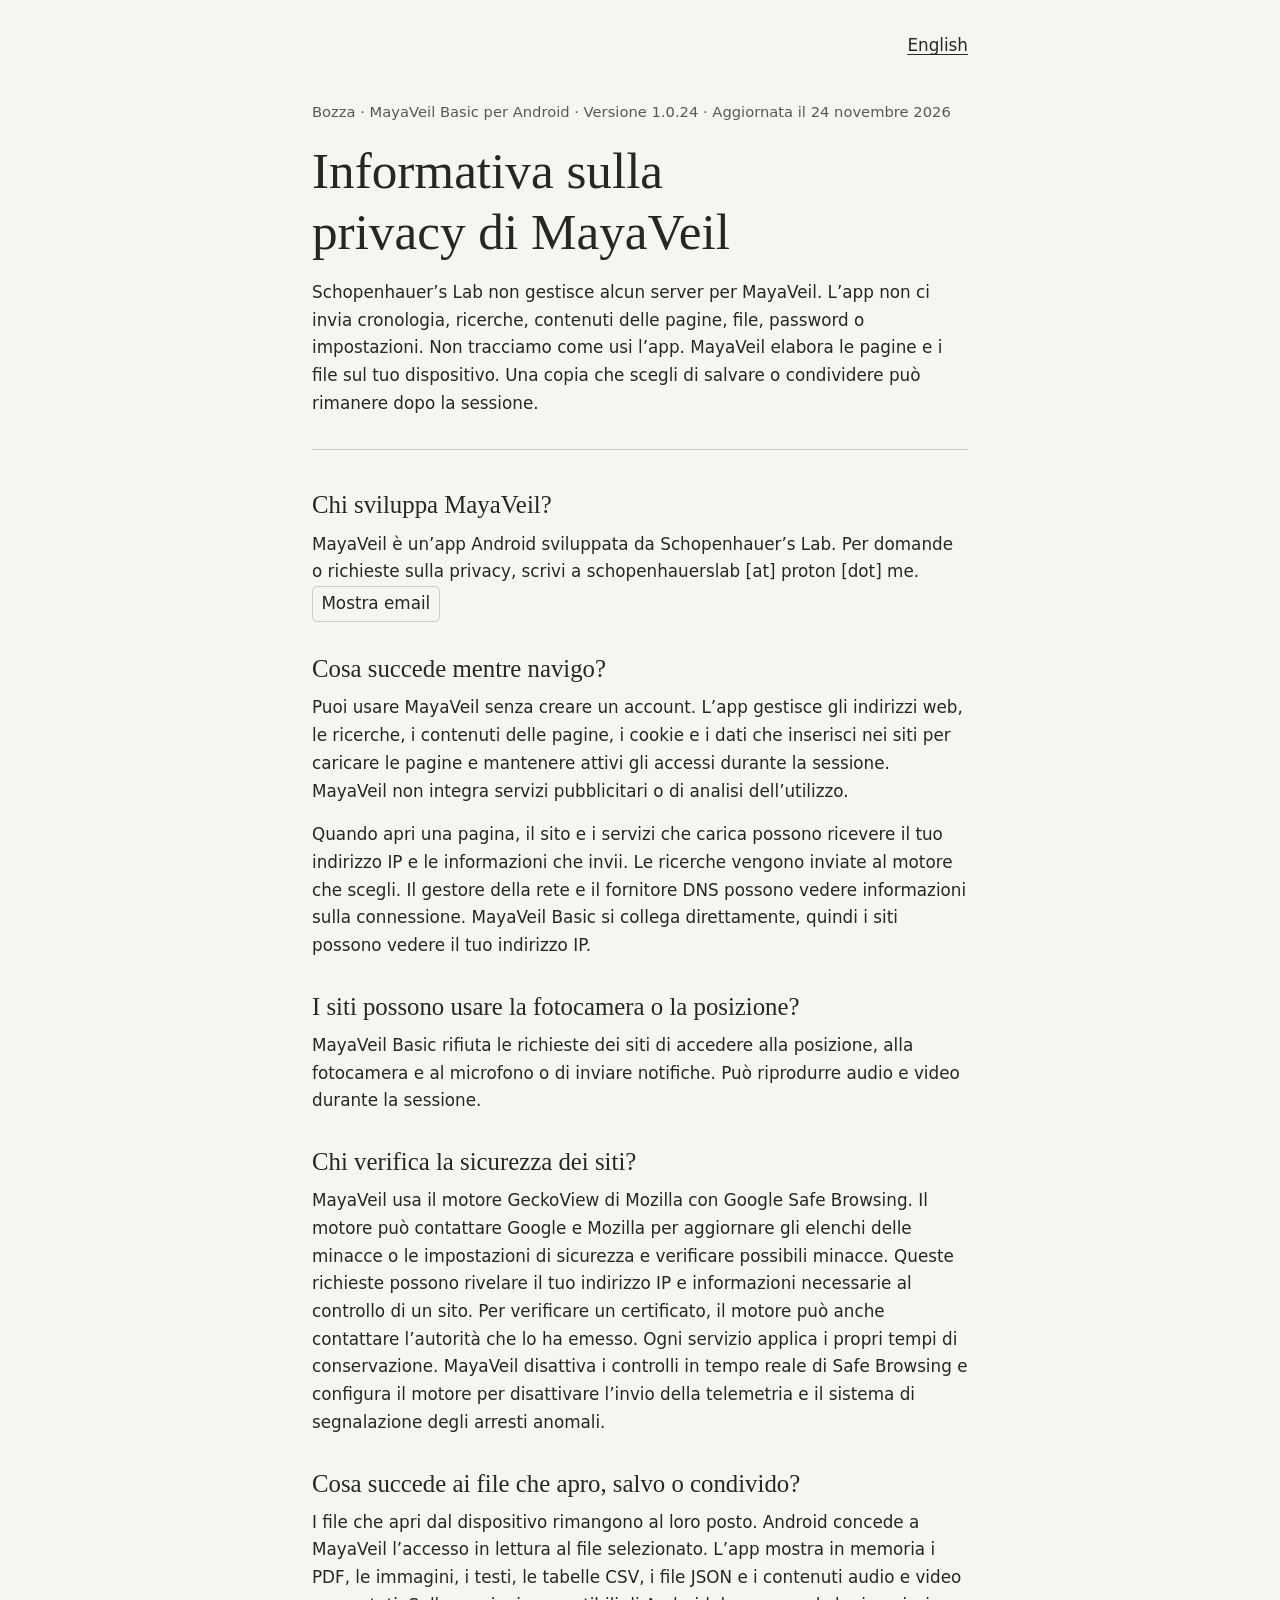
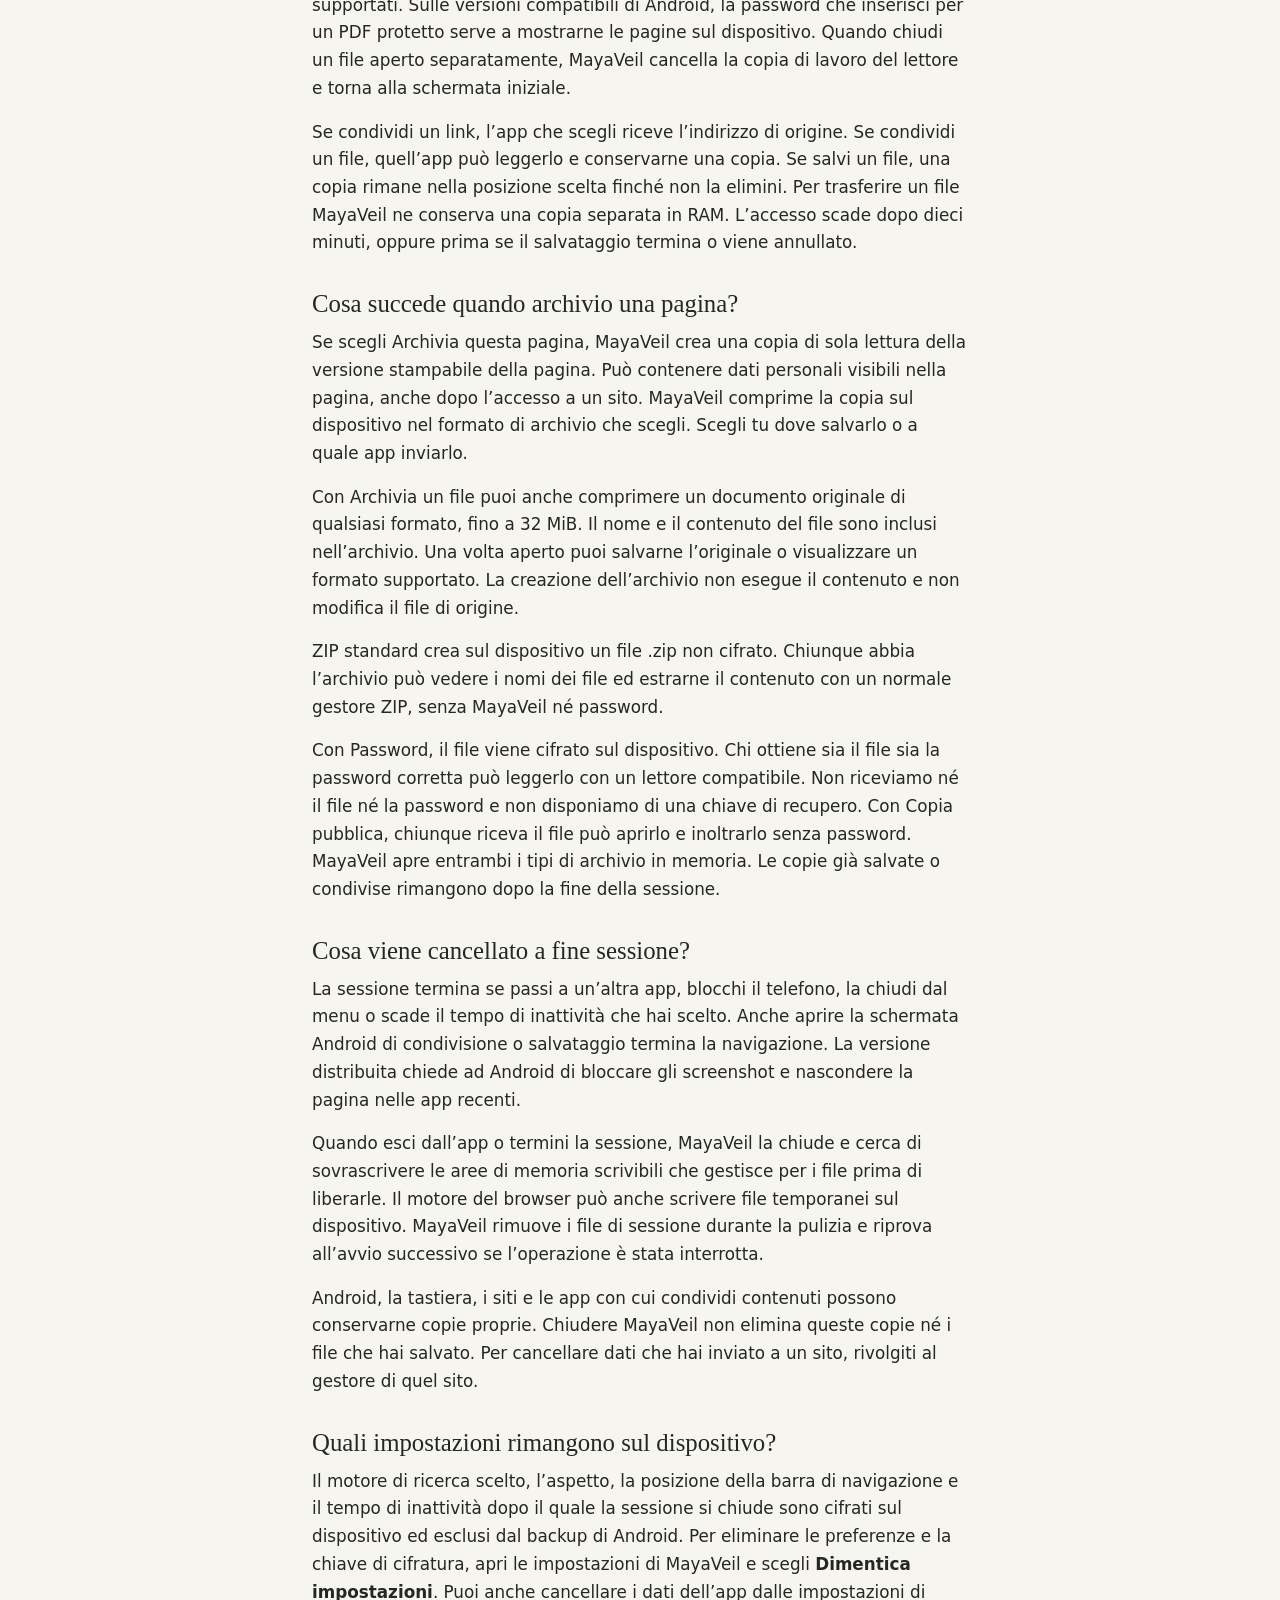
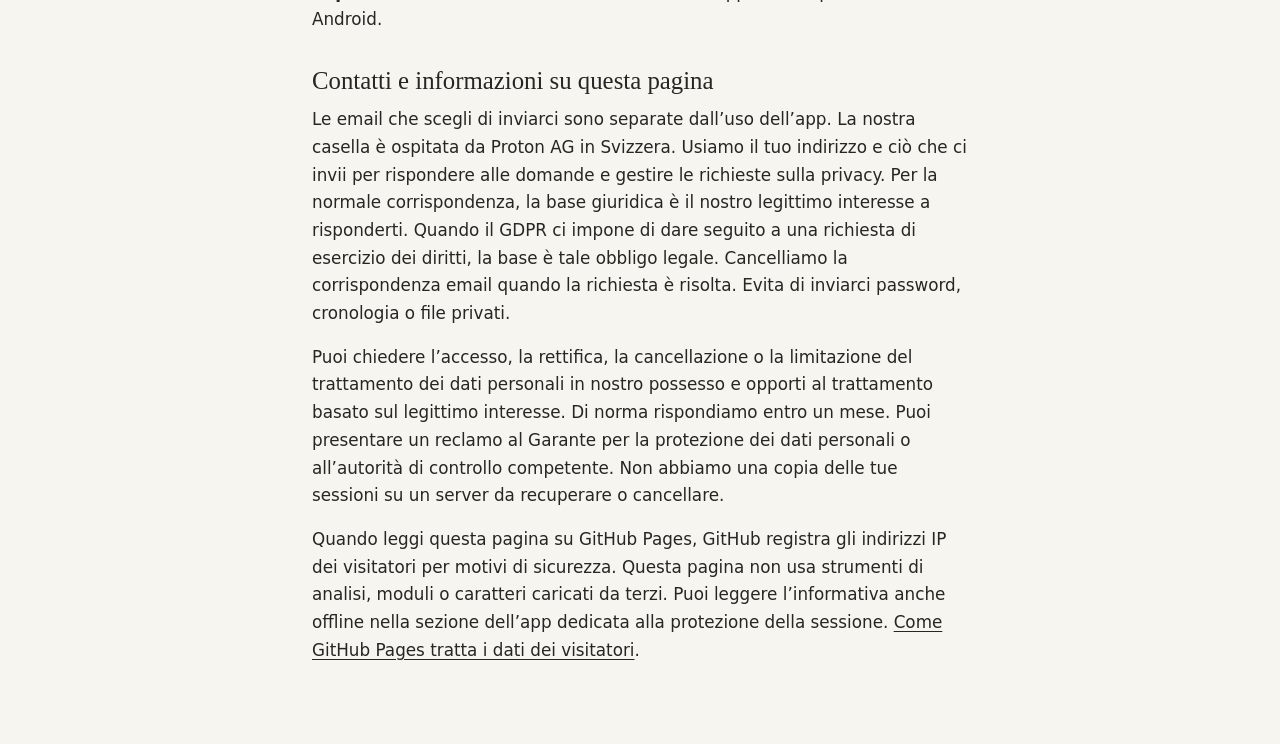
==== it.html @ d5e3e26d "Explain standard ZIP export without password protection" ====
<!doctype html>
<html lang="it">
<head>
  <meta charset="utf-8">
  <meta name="viewport" content="width=device-width, initial-scale=1">
  <title>Informativa sulla privacy di MayaVeil</title>
  <link rel="alternate" hreflang="en" href="index.html">
  <script defer src="contact.js"></script>
  <link rel="stylesheet" href="policy.css">
</head>
<body>
<main>
  <nav aria-label="Lingua"><a lang="en" hreflang="en" href="index.html">English</a></nav>
  <header>
    <p class="meta">Bozza · MayaVeil Basic per Android · Versione 1.0.24 · Aggiornata il 24 novembre 2026</p>
    <h1>Informativa sulla privacy di MayaVeil</h1>
    <p>Schopenhauer’s Lab non gestisce alcun server per MayaVeil. L’app non ci invia cronologia, ricerche, contenuti delle pagine, file, password o impostazioni. Non tracciamo come usi l’app. MayaVeil elabora le pagine e i file sul tuo dispositivo. Una copia che scegli di salvare o condividere può rimanere dopo la sessione.</p>
  </header>
  <section>
    <h2>Chi sviluppa MayaVeil?</h2>
    <p>MayaVeil è un’app Android sviluppata da Schopenhauer’s Lab. Per domande o richieste sulla privacy, scrivi a <span id="privacy-email">schopenhauerslab [at] proton [dot] me</span>.
      <button id="reveal-email" type="button" hidden>Mostra email</button>
    </p>
  </section>
  <section>
    <h2>Cosa succede mentre navigo?</h2>
    <p>Puoi usare MayaVeil senza creare un account. L’app gestisce gli indirizzi web, le ricerche, i contenuti delle pagine, i cookie e i dati che inserisci nei siti per caricare le pagine e mantenere attivi gli accessi durante la sessione. MayaVeil non integra servizi pubblicitari o di analisi dell’utilizzo.</p>
    <p>Quando apri una pagina, il sito e i servizi che carica possono ricevere il tuo indirizzo IP e le informazioni che invii. Le ricerche vengono inviate al motore che scegli. Il gestore della rete e il fornitore DNS possono vedere informazioni sulla connessione. MayaVeil Basic si collega direttamente, quindi i siti possono vedere il tuo indirizzo IP.</p>
  </section>
  <section>
    <h2>I siti possono usare la fotocamera o la posizione?</h2>
    <p>MayaVeil Basic rifiuta le richieste dei siti di accedere alla posizione, alla fotocamera e al microfono o di inviare notifiche. Può riprodurre audio e video durante la sessione.</p>
  </section>
  <section>
    <h2>Chi verifica la sicurezza dei siti?</h2>
    <p>MayaVeil usa il motore GeckoView di Mozilla con Google Safe Browsing. Il motore può contattare Google e Mozilla per aggiornare gli elenchi delle minacce o le impostazioni di sicurezza e verificare possibili minacce. Queste richieste possono rivelare il tuo indirizzo IP e informazioni necessarie al controllo di un sito. Per verificare un certificato, il motore può anche contattare l’autorità che lo ha emesso. Ogni servizio applica i propri tempi di conservazione. MayaVeil disattiva i controlli in tempo reale di Safe Browsing e configura il motore per disattivare l’invio della telemetria e il sistema di segnalazione degli arresti anomali.</p>
  </section>
  <section>
    <h2>Cosa succede ai file che apro, salvo o condivido?</h2>
    <p>I file che apri dal dispositivo rimangono al loro posto. Android concede a MayaVeil l’accesso in lettura al file selezionato. L’app mostra in memoria i PDF, le immagini, i testi, le tabelle CSV, i file JSON e i contenuti audio e video supportati. Sulle versioni compatibili di Android, la password che inserisci per un PDF protetto serve a mostrarne le pagine sul dispositivo. Quando chiudi un file aperto separatamente, MayaVeil cancella la copia di lavoro del lettore e torna alla schermata iniziale.</p>
    <p>Se condividi un link, l’app che scegli riceve l’indirizzo di origine. Se condividi un file, quell’app può leggerlo e conservarne una copia. Se salvi un file, una copia rimane nella posizione scelta finché non la elimini. Per trasferire un file MayaVeil ne conserva una copia separata in RAM. L’accesso scade dopo dieci minuti, oppure prima se il salvataggio termina o viene annullato.</p>
  </section>
  <section>
    <h2>Cosa succede quando archivio una pagina?</h2>
    <p>Se scegli Archivia questa pagina, MayaVeil crea una copia di sola lettura della versione stampabile della pagina. Può contenere dati personali visibili nella pagina, anche dopo l’accesso a un sito. MayaVeil comprime la copia sul dispositivo nel formato di archivio che scegli. Scegli tu dove salvarlo o a quale app inviarlo.</p>
    <p>Con Archivia un file puoi anche comprimere un documento originale di qualsiasi formato, fino a 32 MiB. Il nome e il contenuto del file sono inclusi nell’archivio. Una volta aperto puoi salvarne l’originale o visualizzare un formato supportato. La creazione dell’archivio non esegue il contenuto e non modifica il file di origine.</p>
    <p>ZIP standard crea sul dispositivo un file .zip non cifrato. Chiunque abbia l’archivio può vedere i nomi dei file ed estrarne il contenuto con un normale gestore ZIP, senza MayaVeil né password.</p>
    <p>Con Password, il file viene cifrato sul dispositivo. Chi ottiene sia il file sia la password corretta può leggerlo con un lettore compatibile. Non riceviamo né il file né la password e non disponiamo di una chiave di recupero. Con Copia pubblica, chiunque riceva il file può aprirlo e inoltrarlo senza password. MayaVeil apre entrambi i tipi di archivio in memoria. Le copie già salvate o condivise rimangono dopo la fine della sessione.</p>
  </section>
  <section>
    <h2>Cosa viene cancellato a fine sessione?</h2>
    <p>La sessione termina se passi a un’altra app, blocchi il telefono, la chiudi dal menu o scade il tempo di inattività che hai scelto. Anche aprire la schermata Android di condivisione o salvataggio termina la navigazione. La versione distribuita chiede ad Android di bloccare gli screenshot e nascondere la pagina nelle app recenti.</p>
    <p>Quando esci dall’app o termini la sessione, MayaVeil la chiude e cerca di sovrascrivere le aree di memoria scrivibili che gestisce per i file prima di liberarle. Il motore del browser può anche scrivere file temporanei sul dispositivo. MayaVeil rimuove i file di sessione durante la pulizia e riprova all’avvio successivo se l’operazione è stata interrotta.</p>
    <p>Android, la tastiera, i siti e le app con cui condividi contenuti possono conservarne copie proprie. Chiudere MayaVeil non elimina queste copie né i file che hai salvato. Per cancellare dati che hai inviato a un sito, rivolgiti al gestore di quel sito.</p>
  </section>
  <section>
    <h2>Quali impostazioni rimangono sul dispositivo?</h2>
    <p>Il motore di ricerca scelto, l’aspetto, la posizione della barra di navigazione e il tempo di inattività dopo il quale la sessione si chiude sono cifrati sul dispositivo ed esclusi dal backup di Android. Per eliminare le preferenze e la chiave di cifratura, apri le impostazioni di MayaVeil e scegli <strong>Dimentica impostazioni</strong>. Puoi anche cancellare i dati dell’app dalle impostazioni di Android.</p>
  </section>
  <section>
    <h2>Contatti e informazioni su questa pagina</h2>
    <p>Le email che scegli di inviarci sono separate dall’uso dell’app. La nostra casella è ospitata da Proton AG in Svizzera. Usiamo il tuo indirizzo e ciò che ci invii per rispondere alle domande e gestire le richieste sulla privacy. Per la normale corrispondenza, la base giuridica è il nostro legittimo interesse a risponderti. Quando il GDPR ci impone di dare seguito a una richiesta di esercizio dei diritti, la base è tale obbligo legale. Cancelliamo la corrispondenza email quando la richiesta è risolta. Evita di inviarci password, cronologia o file privati.</p>
    <p>Puoi chiedere l’accesso, la rettifica, la cancellazione o la limitazione del trattamento dei dati personali in nostro possesso e opporti al trattamento basato sul legittimo interesse. Di norma rispondiamo entro un mese. Puoi presentare un reclamo al Garante per la protezione dei dati personali o all’autorità di controllo competente. Non abbiamo una copia delle tue sessioni su un server da recuperare o cancellare.</p>
    <p>Quando leggi questa pagina su GitHub Pages, GitHub registra gli indirizzi IP dei visitatori per motivi di sicurezza. Questa pagina non usa strumenti di analisi, moduli o caratteri caricati da terzi. Puoi leggere l’informativa anche offline nella sezione dell’app dedicata alla protezione della sessione. <a href="https://docs.github.com/en/pages/getting-started-with-github-pages/what-is-github-pages#data-collection">Come GitHub Pages tratta i dati dei visitatori</a>.</p>
  </section>
</main>
</body>
</html>
---- policy.css ----
:root { color-scheme: light dark; --paper: #f7f5f0; --ink: #252725; --secondary: #525c57; --rule: #c9ccc5; }
@media (prefers-color-scheme: dark) {
  :root { --paper: #1b1d1c; --ink: #f0eee8; --secondary: #b6c0b9; --rule: #484f49; }
}
* { box-sizing: border-box; }
body { margin: 0; background: var(--paper); color: var(--ink); font: 1.05rem/1.65 system-ui, sans-serif; }
main { max-width: 47rem; margin: auto; padding: 2rem clamp(1.25rem, 5vw, 3rem) 4rem; overflow-wrap: anywhere; }
nav { text-align: end; }
a { color: inherit; text-underline-offset: .2em; }
a:focus-visible { outline: 2px solid currentColor; outline-offset: 4px; }
header { margin: 2.5rem 0; border-bottom: 1px solid var(--rule); padding-bottom: 1rem; }
h1, h2 { font-family: Georgia, serif; font-weight: normal; line-height: 1.2; text-wrap: balance; }
h1 { margin: .2rem 0 1rem; font-size: clamp(2.15rem, 6vw, 3.2rem); }
h2 { margin: 2rem 0 .65rem; font-size: 1.55rem; }
p { margin: .55rem 0 1rem; }
.meta { color: var(--secondary); font-size: .92rem; }

#reveal-email { color: inherit; background: transparent; padding: .2em .5em; border: 1px solid var(--rule); border-radius: .3em; font: inherit; cursor: pointer; }
#reveal-email:focus-visible { outline: 2px solid currentColor; outline-offset: 3px; }
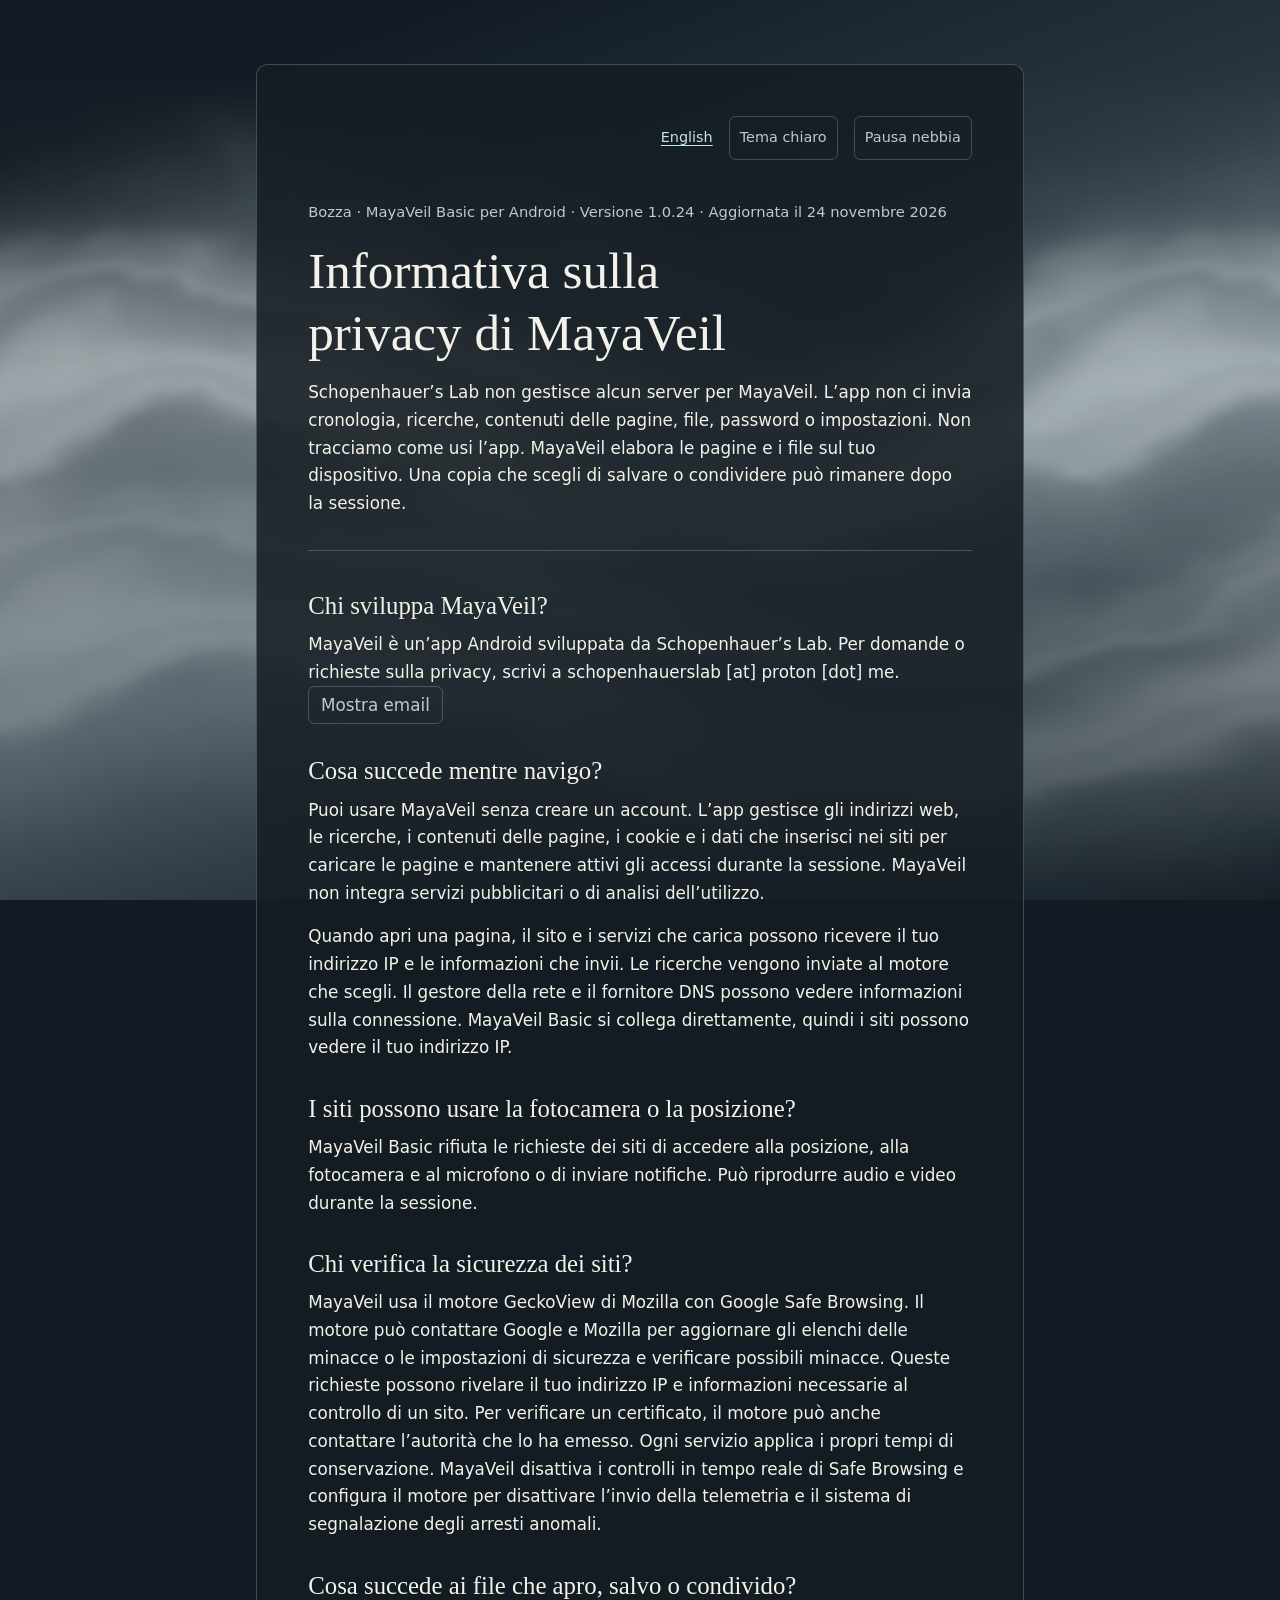
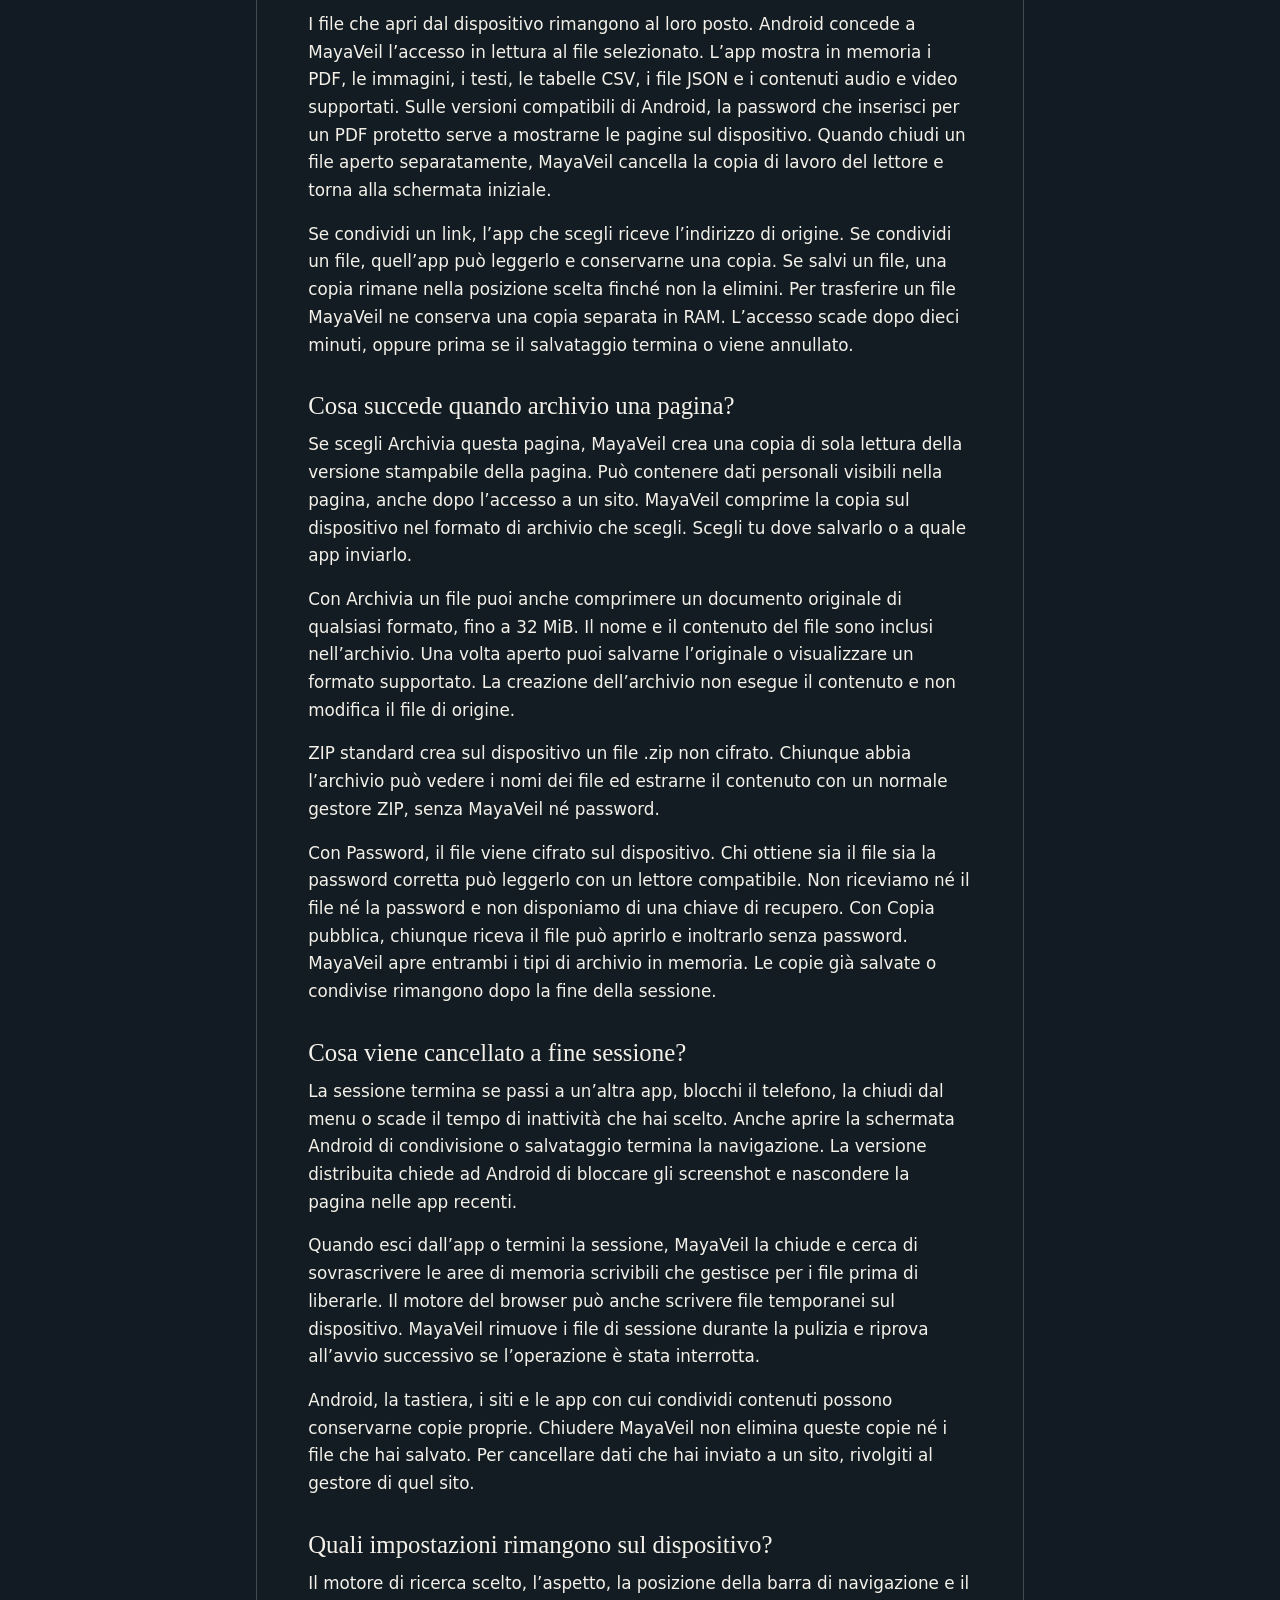
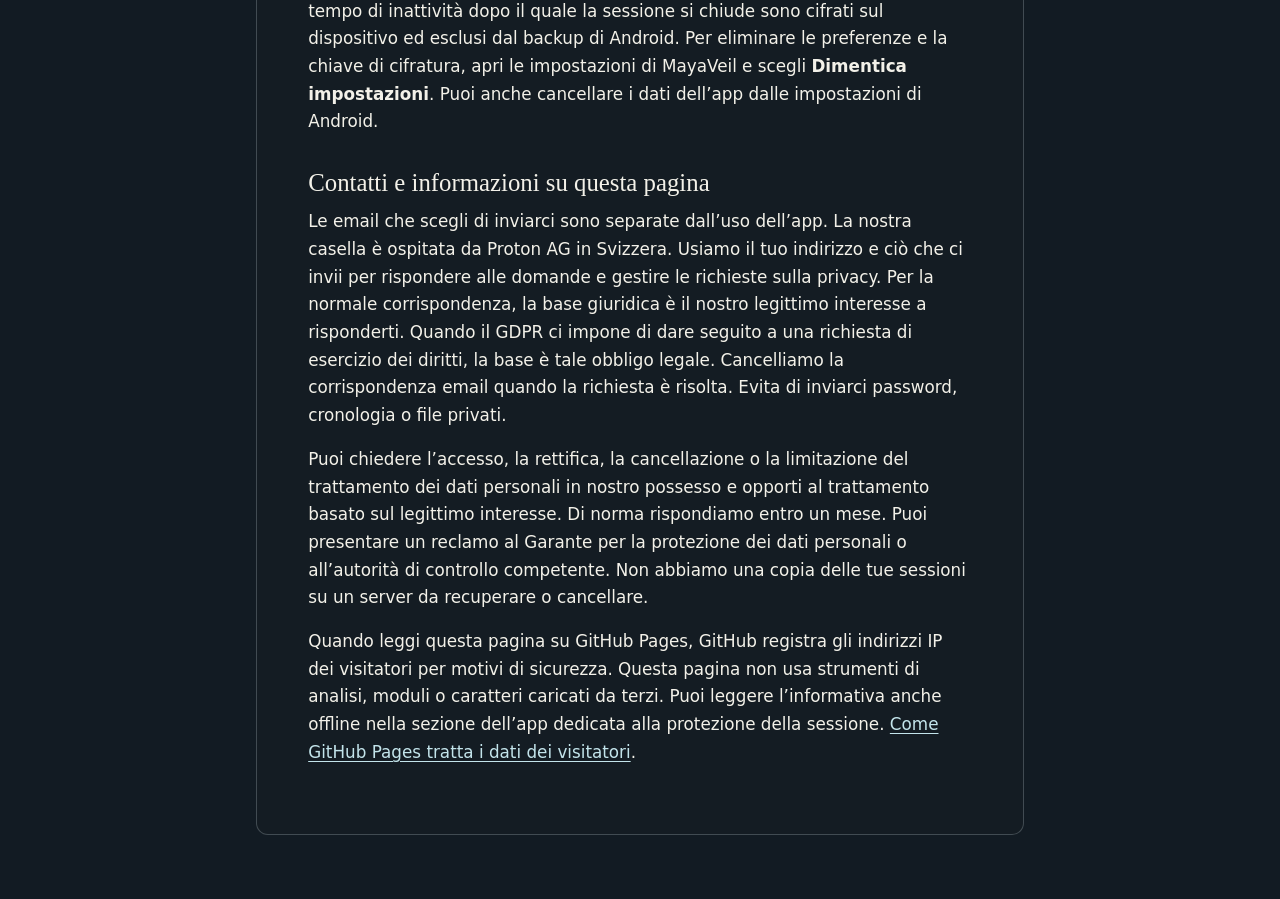
==== commit ba562c41: "Add wind-driven mist and accessible dark and light policy themes" ====
--- a/it.html
+++ b/it.html
@@ -5,12 +5,18 @@
   <meta name="viewport" content="width=device-width, initial-scale=1">
   <title>Informativa sulla privacy di MayaVeil</title>
   <link rel="alternate" hreflang="en" href="index.html">
+  <script src="appearance.js"></script>
   <script defer src="contact.js"></script>
   <link rel="stylesheet" href="policy.css">
 </head>
 <body>
+<div class="mist" aria-hidden="true"></div>
 <main>
-  <nav aria-label="Lingua"><a lang="en" hreflang="en" href="index.html">English</a></nav>
+  <nav aria-label="Controlli della pagina">
+    <a lang="en" hreflang="en" href="index.html">English</a>
+    <button hidden id="theme" type="button" aria-pressed="false">Tema chiaro</button>
+    <button hidden id="pause" type="button" aria-pressed="false">Pausa nebbia</button>
+  </nav>
   <header>
     <p class="meta">Bozza · MayaVeil Basic per Android · Versione 1.0.24 · Aggiornata il 24 novembre 2026</p>
     <h1>Informativa sulla privacy di MayaVeil</h1>
--- a/policy.css
+++ b/policy.css
@@ -1,19 +1,85 @@
-:root { color-scheme: light dark; --paper: #f7f5f0; --ink: #252725; --secondary: #525c57; --rule: #c9ccc5; }
-@media (prefers-color-scheme: dark) {
-  :root { --paper: #1b1d1c; --ink: #f0eee8; --secondary: #b6c0b9; --rule: #484f49; }
+:root {
+  color-scheme: dark;
+  --sky: #121b23;
+  --horizon: #374750;
+  --paper: rgba(22, 30, 36, .86);
+  --ink: #f3f1e9;
+  --secondary: #bccbd0;
+  --rule: rgba(183, 199, 205, .28);
+  --accent: #c3e4eb;
+  --vapor: #f1f8f9;
+}
+:root[data-theme="true"] {
+  color-scheme: light;
+  --sky: #a7b7bd;
+  --horizon: #dae0df;
+  --paper: rgba(250, 249, 242, .88);
+  --ink: #202b30;
+  --secondary: #42575f;
+  --rule: rgba(64, 86, 93, .26);
+  --accent: #215563;
+  --vapor: white;
 }
 * { box-sizing: border-box; }
-body { margin: 0; background: var(--paper); color: var(--ink); font: 1.05rem/1.65 system-ui, sans-serif; }
-main { max-width: 47rem; margin: auto; padding: 2rem clamp(1.25rem, 5vw, 3rem) 4rem; overflow-wrap: anywhere; }
-nav { text-align: end; }
-a { color: inherit; text-underline-offset: .2em; }
-a:focus-visible { outline: 2px solid currentColor; outline-offset: 4px; }
+body {
+  margin: 0; background: var(--sky); color: var(--ink);
+  font: 1.05rem/1.65 system-ui, sans-serif;
+  isolation: isolate;
+}
+.mist {
+  position: fixed; inset: 0; overflow: hidden; z-index: -1; pointer-events: none;
+  background: linear-gradient(160deg, var(--sky) 12%, var(--horizon) 58%, var(--sky));
+}
+.mist::before, .mist::after {
+  content: ""; position: absolute; inset: -10% -50%;
+  background: var(--vapor);
+  --tile: clamp(640px, 85vw, 1440px);
+  mask: url("wind-mist.png") 0 34% / var(--tile) 62% repeat-x;
+  -webkit-mask: url("wind-mist.png") 0 34% / var(--tile) 62% repeat-x;
+  opacity: .8;
+}
+.mist::after {
+  --tile: clamp(760px, 105vw, 1600px);
+  mask-position: 0 96%; -webkit-mask-position: 0 96%;
+  opacity: .56;
+}
+@keyframes wind { to { transform: translateX(var(--tile)); } }
+@media (prefers-reduced-motion: no-preference) {
+  .motion-ready .mist::before, .motion-ready .mist::after {
+    left: calc(-1 * var(--tile)); right: 0;
+    animation: wind 92s linear infinite;
+  }
+  .motion-ready .mist::after { animation-duration: 138s; animation-delay: -65s; }
+  [data-pause="true"].motion-ready .mist::before,
+  [data-pause="true"].motion-ready .mist::after { animation-play-state: paused; }
+}
+main {
+  max-width: 48rem; margin: clamp(1rem, 5vw, 4rem) auto;
+  padding: clamp(1.25rem, 4vw, 3.2rem); background: var(--paper);
+  border: 1px solid var(--rule); border-radius: .75rem; overflow-wrap: anywhere;
+}
+nav { display: flex; justify-content: flex-end; gap: .3rem 1rem; align-items: center; flex-wrap: wrap; font-size: .9rem; }
+nav a, nav button { display: inline-flex; align-items: center; min-height: 44px; }
+nav button, #reveal-email {
+  font: inherit; color: var(--secondary); border: 1px solid var(--rule);
+  border-radius: .4rem; background: transparent; padding: .25em .7em; cursor: pointer;
+}
+nav button[aria-pressed="true"] { color: var(--ink); border-color: currentColor; }
+nav button[aria-pressed="true"]::before { content: "✓"; margin-inline-end: .4em; }
+[hidden] { display: none !important; }
+@media (prefers-reduced-motion: reduce) { #pause { display: none; } }
+a { color: var(--accent); text-underline-offset: .2em; }
+:focus-visible { outline: 2px solid currentColor; outline-offset: 3px; }
 header { margin: 2.5rem 0; border-bottom: 1px solid var(--rule); padding-bottom: 1rem; }
 h1, h2 { font-family: Georgia, serif; font-weight: normal; line-height: 1.2; text-wrap: balance; }
 h1 { margin: .2rem 0 1rem; font-size: clamp(2.15rem, 6vw, 3.2rem); }
 h2 { margin: 2rem 0 .65rem; font-size: 1.55rem; }
 p { margin: .55rem 0 1rem; }
 .meta { color: var(--secondary); font-size: .92rem; }
-
-#reveal-email { color: inherit; background: transparent; padding: .2em .5em; border: 1px solid var(--rule); border-radius: .3em; font: inherit; cursor: pointer; }
-#reveal-email:focus-visible { outline: 2px solid currentColor; outline-offset: 3px; }
+@media (max-width: 51rem) { main { margin-inline: clamp(.55rem, 2vw, 1.2rem); } }
+@media print {
+  :root, :root[data-theme="true"] { --ink: black; --secondary: #333; --accent: black; }
+  body, main { background: white; }
+  main { border: 0; margin: 0; max-width: none; padding: 0; }
+  .mist, nav, #reveal-email { display: none; }
+}
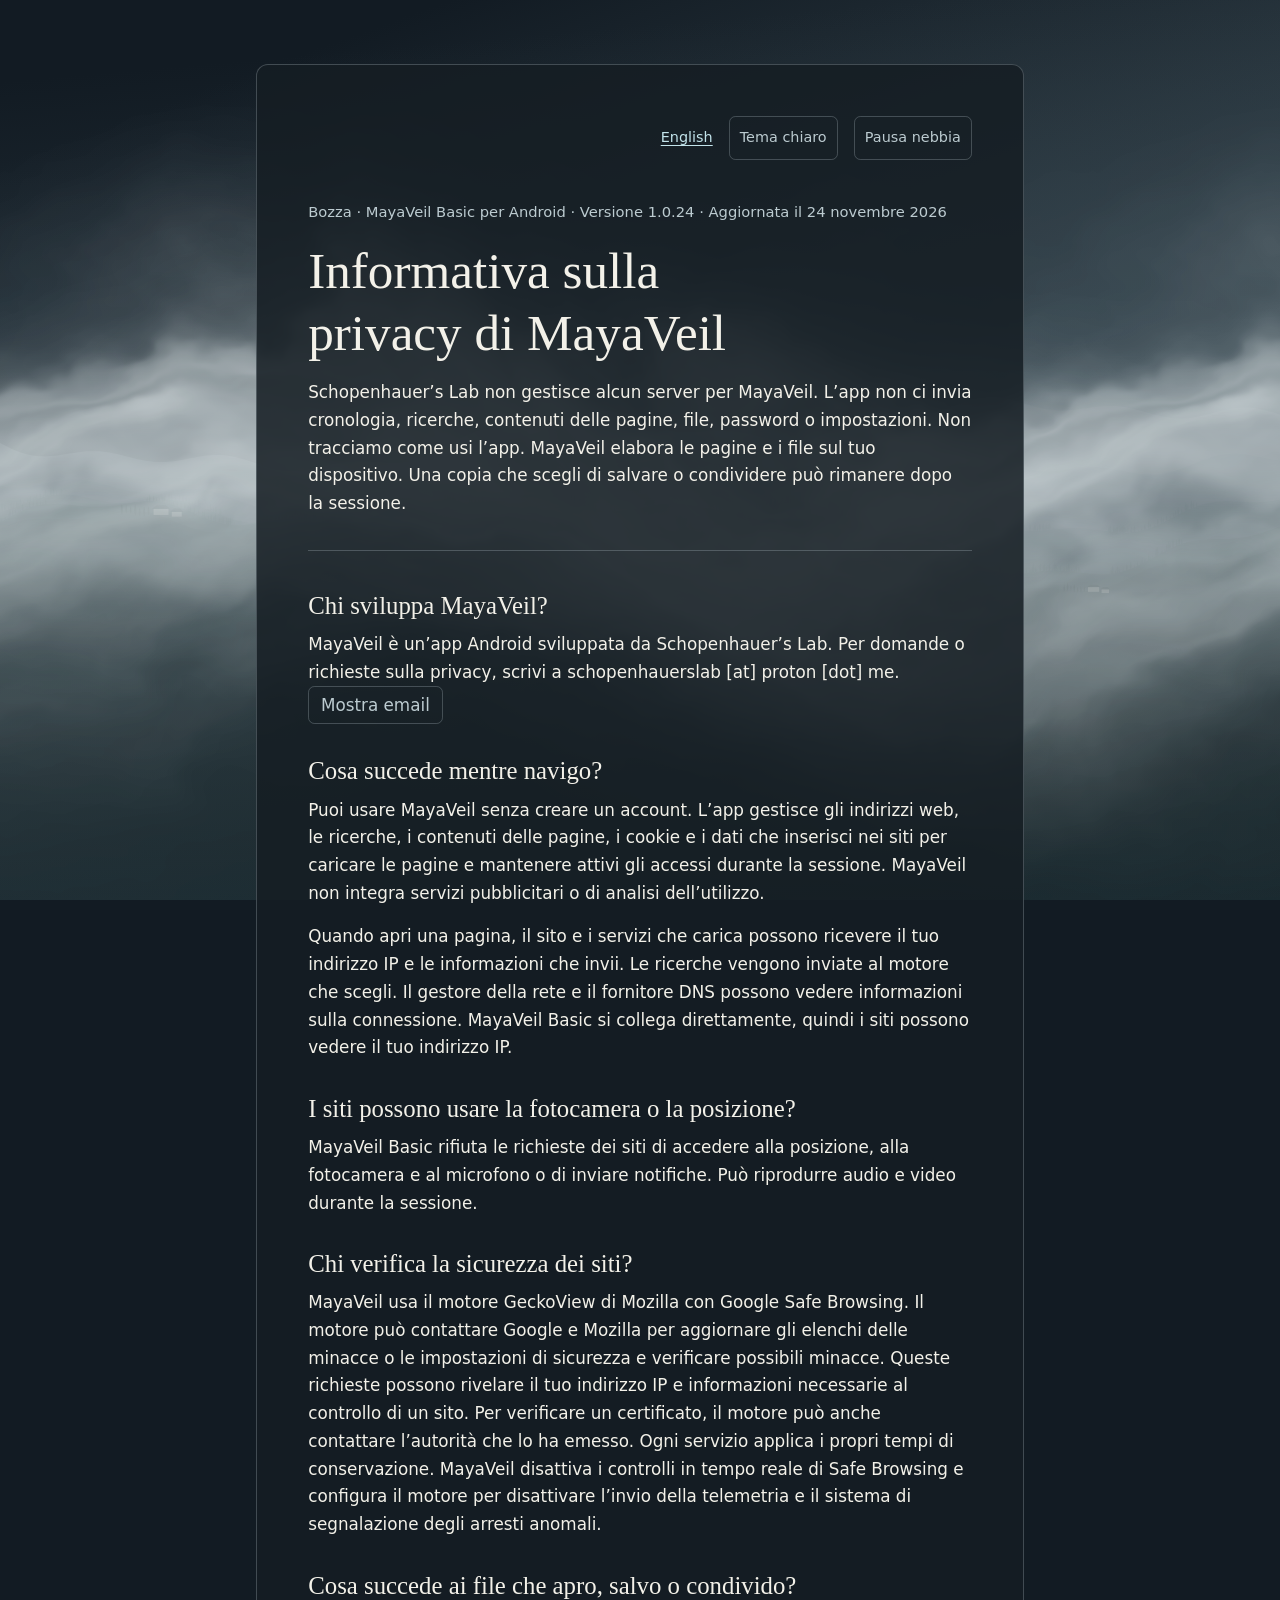
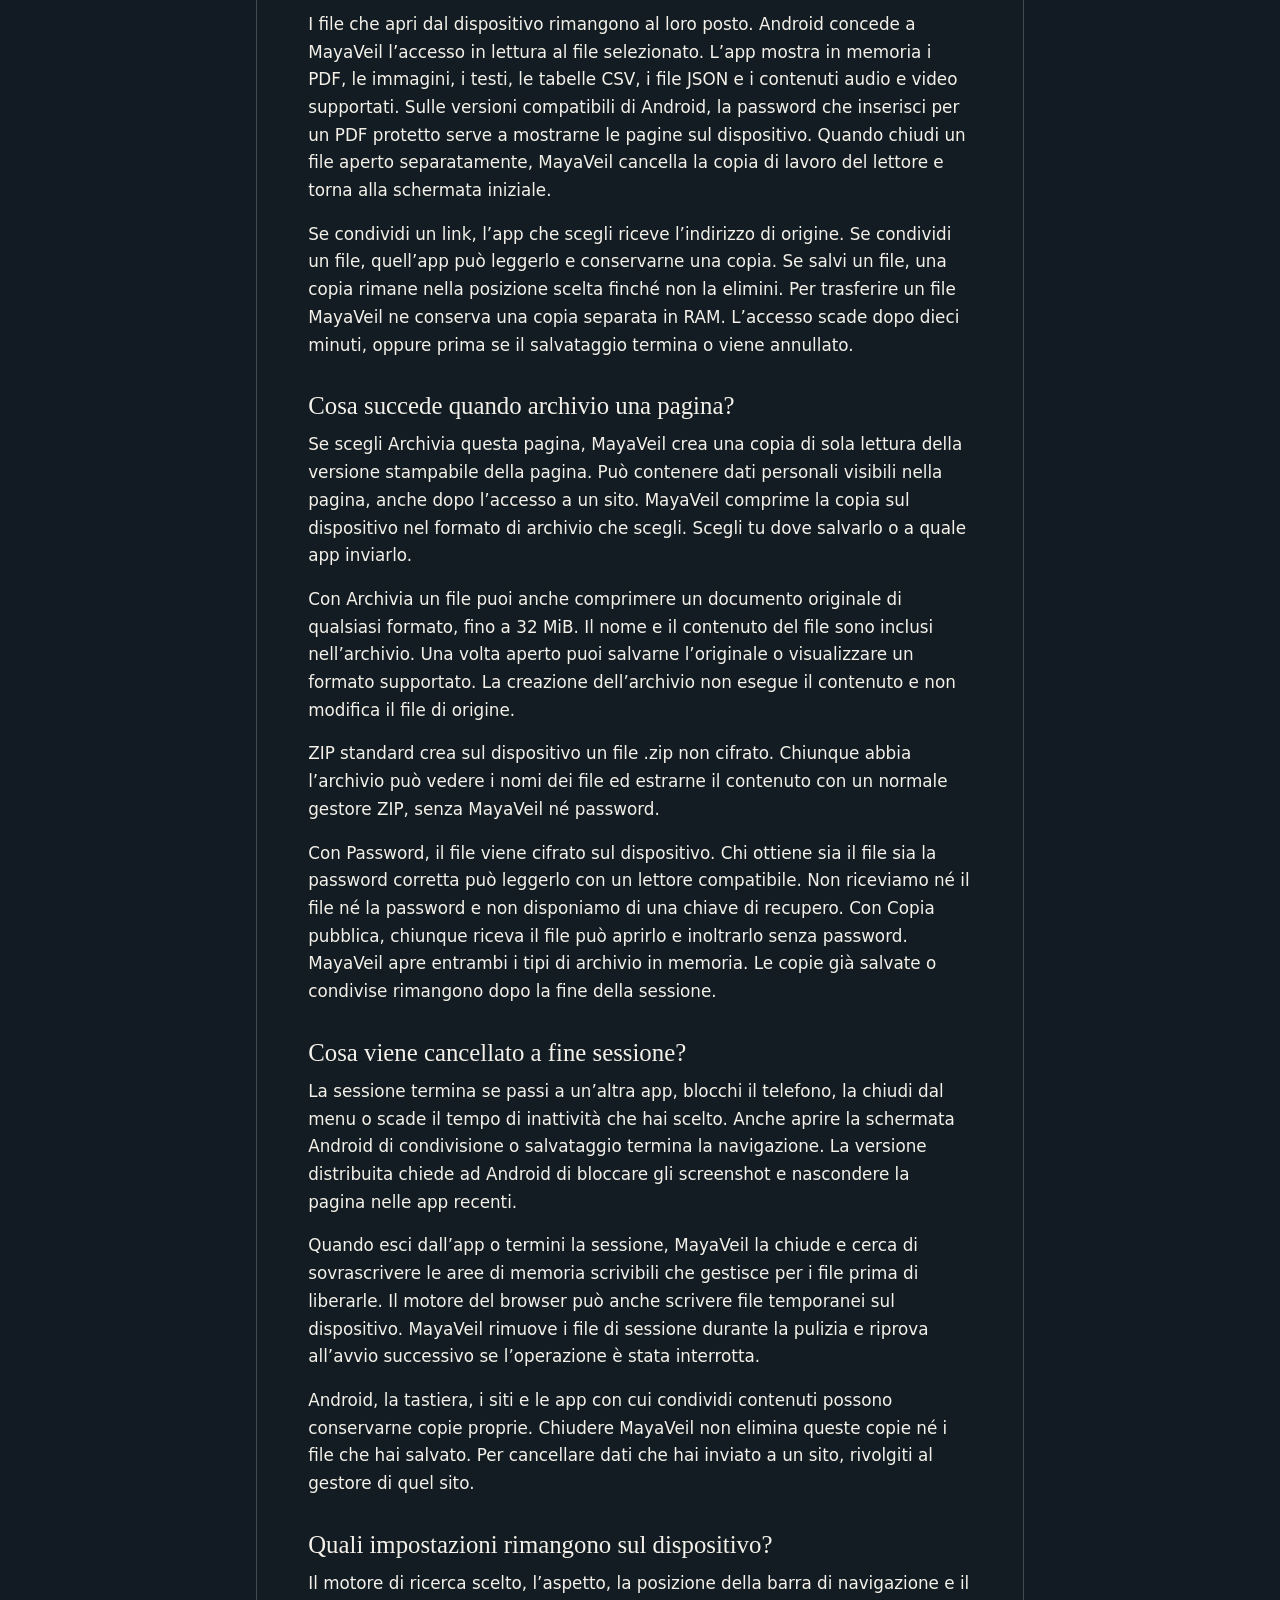
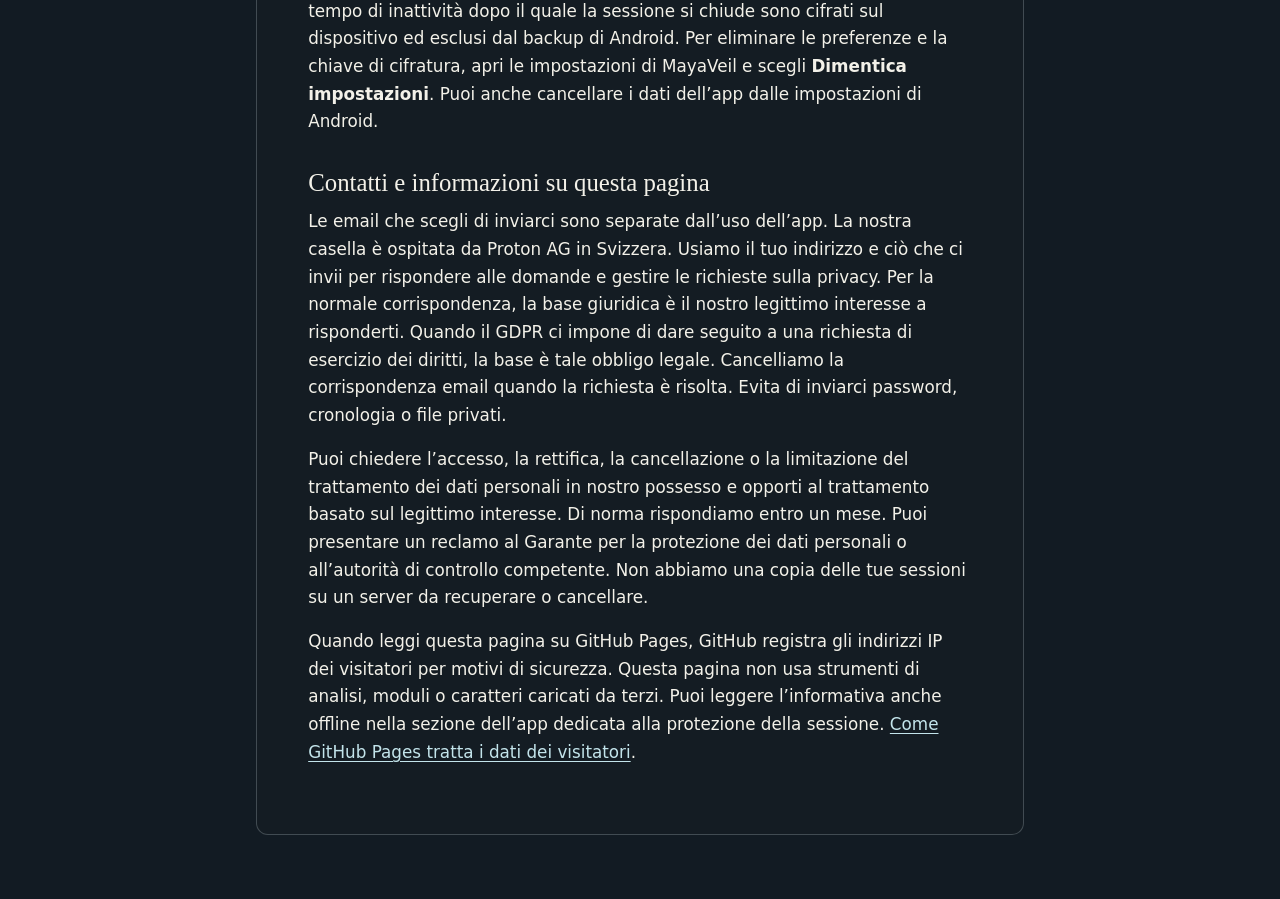
==== commit a3285570: "Reveal a distant countryside through higher-resolution drifting fog" ====
--- a/it.html
+++ b/it.html
@@ -6,11 +6,12 @@
   <title>Informativa sulla privacy di MayaVeil</title>
   <link rel="alternate" hreflang="en" href="index.html">
   <script src="appearance.js"></script>
+  <script defer src="countryside.js"></script>
   <script defer src="contact.js"></script>
   <link rel="stylesheet" href="policy.css">
 </head>
 <body>
-<div class="mist" aria-hidden="true"></div>
+<div class="mist" aria-hidden="true"><canvas></canvas><div class="valley-fog"></div></div>
 <main>
   <nav aria-label="Controlli della pagina">
     <a lang="en" hreflang="en" href="index.html">English</a>
--- a/policy.css
+++ b/policy.css
@@ -30,26 +30,43 @@
   position: fixed; inset: 0; overflow: hidden; z-index: -1; pointer-events: none;
   background: linear-gradient(160deg, var(--sky) 12%, var(--horizon) 58%, var(--sky));
 }
+.mist canvas, .valley-fog { position: absolute; inset: 0; width: 100%; height: 100%; }
+.valley-fog {
+  background: linear-gradient(175deg, transparent 8%, var(--horizon) 43%, var(--horizon) 72%, transparent);
+  opacity: .46;
+}
+.mist::before { z-index: 1; }
+@keyframes lift-fog {
+  0%, 100% { opacity: .93; }
+  38%, 56% { opacity: .08; }
+  80% { opacity: .78; }
+}
 .mist::before, .mist::after {
   content: ""; position: absolute; inset: -10% -50%;
   background: var(--vapor);
   --tile: clamp(640px, 85vw, 1440px);
-  mask: url("wind-mist.png") 0 34% / var(--tile) 62% repeat-x;
-  -webkit-mask: url("wind-mist.png") 0 34% / var(--tile) 62% repeat-x;
-  opacity: .8;
+  mask: url("valley-mist.webp") 0 54% / var(--tile) 78% repeat-x;
+  -webkit-mask: url("valley-mist.webp") 0 54% / var(--tile) 78% repeat-x;
+  --dense: .8; --clear: .13; opacity: var(--dense);
 }
 .mist::after {
   --tile: clamp(760px, 105vw, 1600px);
   mask-position: 0 96%; -webkit-mask-position: 0 96%;
-  opacity: .56;
+  --dense: .56; --clear: .09; opacity: var(--dense);
+}
+@keyframes thin-mist {
+  0%, 100% { opacity: var(--dense); }
+  38%, 56% { opacity: var(--clear); }
 }
 @keyframes wind { to { transform: translateX(var(--tile)); } }
 @media (prefers-reduced-motion: no-preference) {
+  .motion-ready .valley-fog { animation: lift-fog 38s ease-in-out infinite; }
   .motion-ready .mist::before, .motion-ready .mist::after {
     left: calc(-1 * var(--tile)); right: 0;
-    animation: wind 92s linear infinite;
+    animation: wind 92s linear infinite, thin-mist 38s ease-in-out infinite;
   }
-  .motion-ready .mist::after { animation-duration: 138s; animation-delay: -65s; }
+  .motion-ready .mist::after { animation-duration: 138s, 38s; animation-delay: -65s, -2s; }
+  [data-pause="true"].motion-ready .valley-fog,
   [data-pause="true"].motion-ready .mist::before,
   [data-pause="true"].motion-ready .mist::after { animation-play-state: paused; }
 }
@@ -77,6 +94,14 @@
 p { margin: .55rem 0 1rem; }
 .meta { color: var(--secondary); font-size: .92rem; }
 @media (max-width: 51rem) { main { margin-inline: clamp(.55rem, 2vw, 1.2rem); } }
+@media (max-width: 51rem) {
+  main { margin-top: clamp(5rem, 16svh, 8.5rem); }
+  .mist::before, .mist::after {
+    top: -5rem; bottom: auto; height: clamp(21rem, 55vh, 30rem);
+    mask-position-y: 10%; -webkit-mask-position-y: 10%;
+  }
+  .valley-fog { background: linear-gradient(175deg, transparent, var(--horizon) 12%, var(--horizon) 45%, transparent); }
+}
 @media print {
   :root, :root[data-theme="true"] { --ink: black; --secondary: #333; --accent: black; }
   body, main { background: white; }
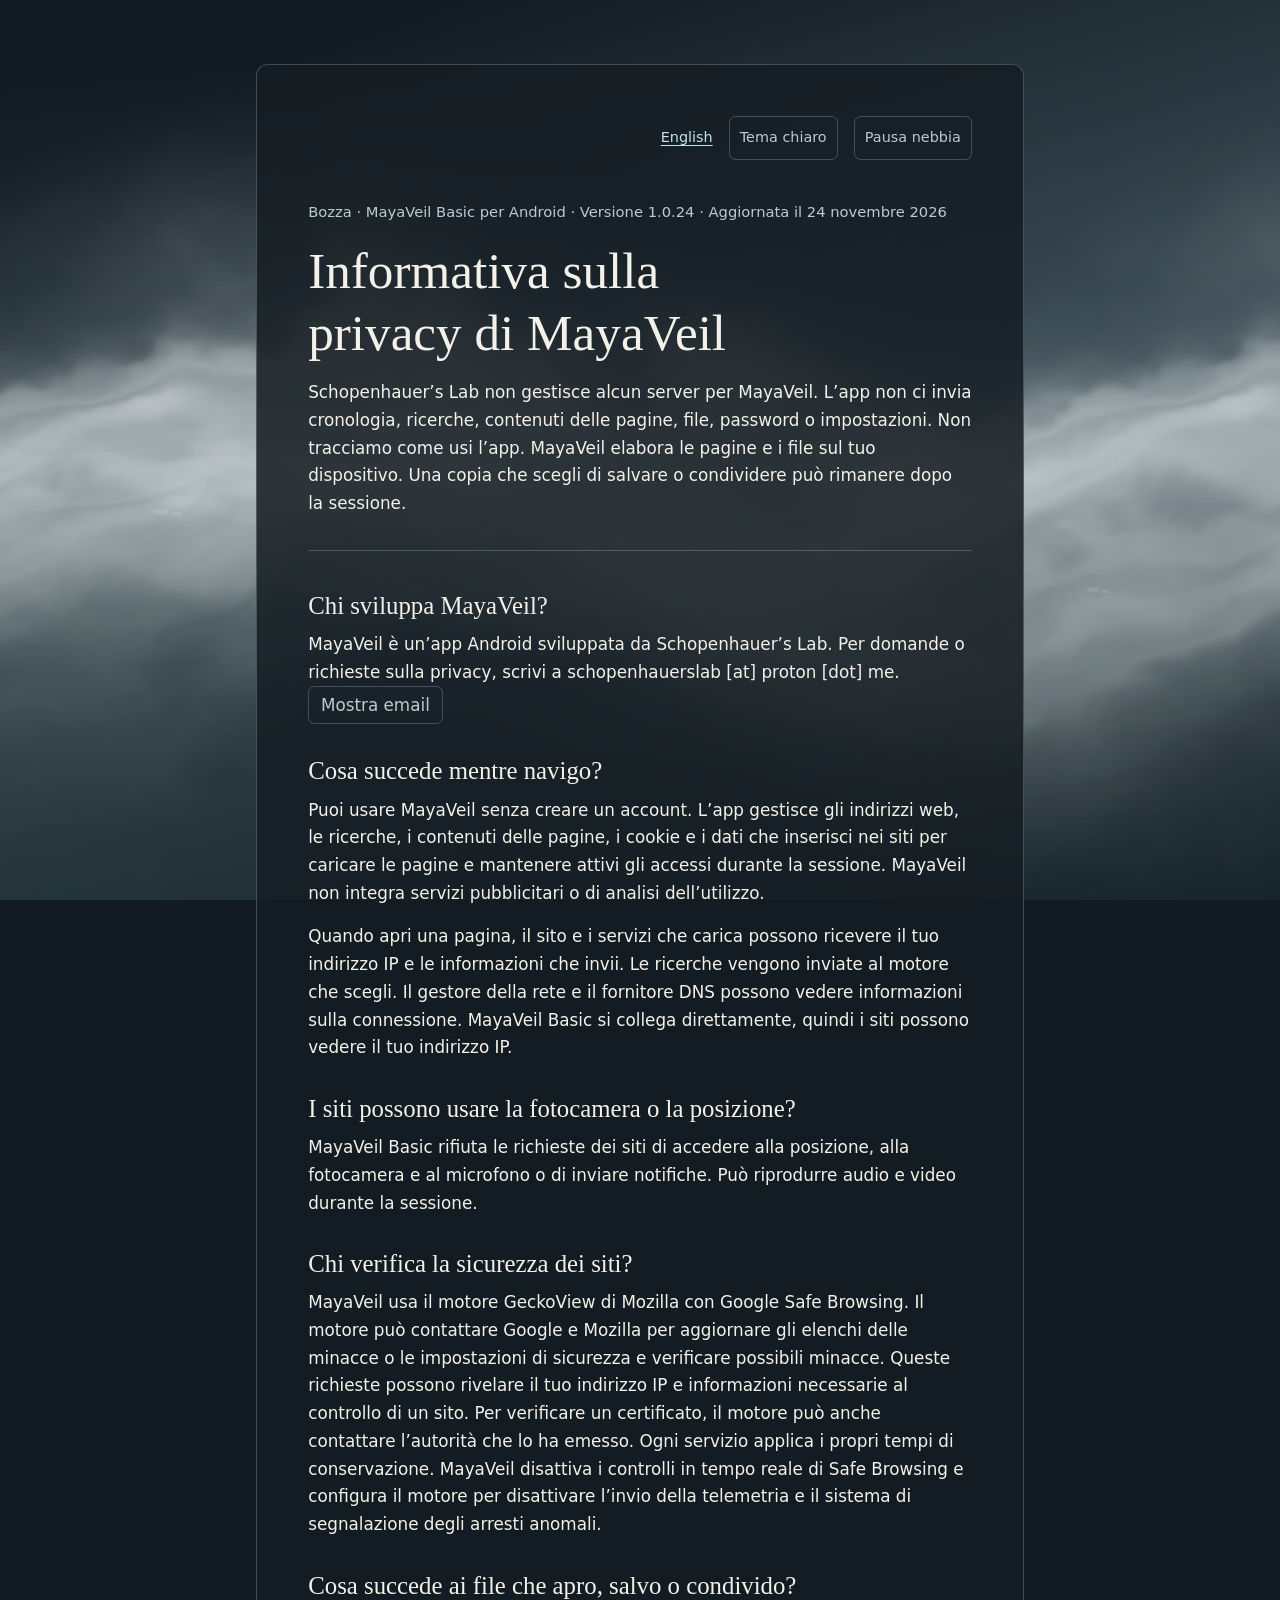
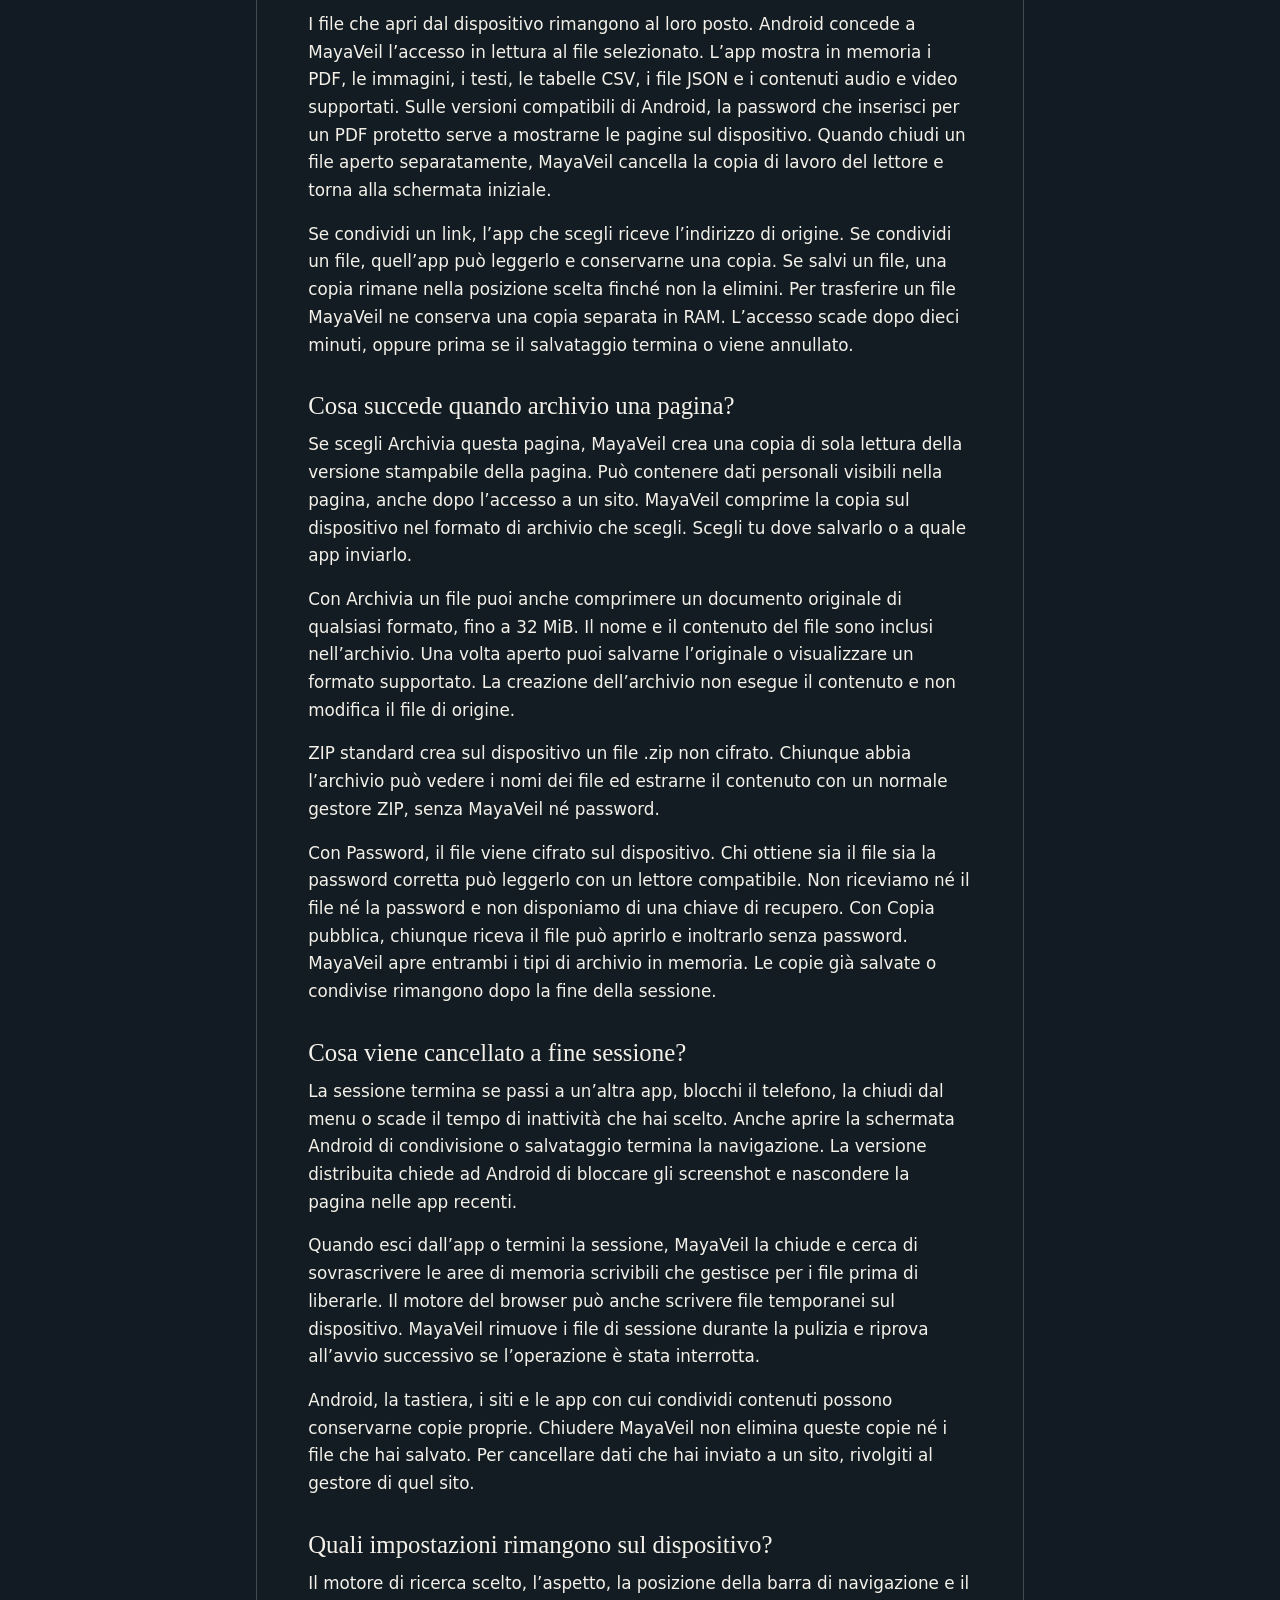
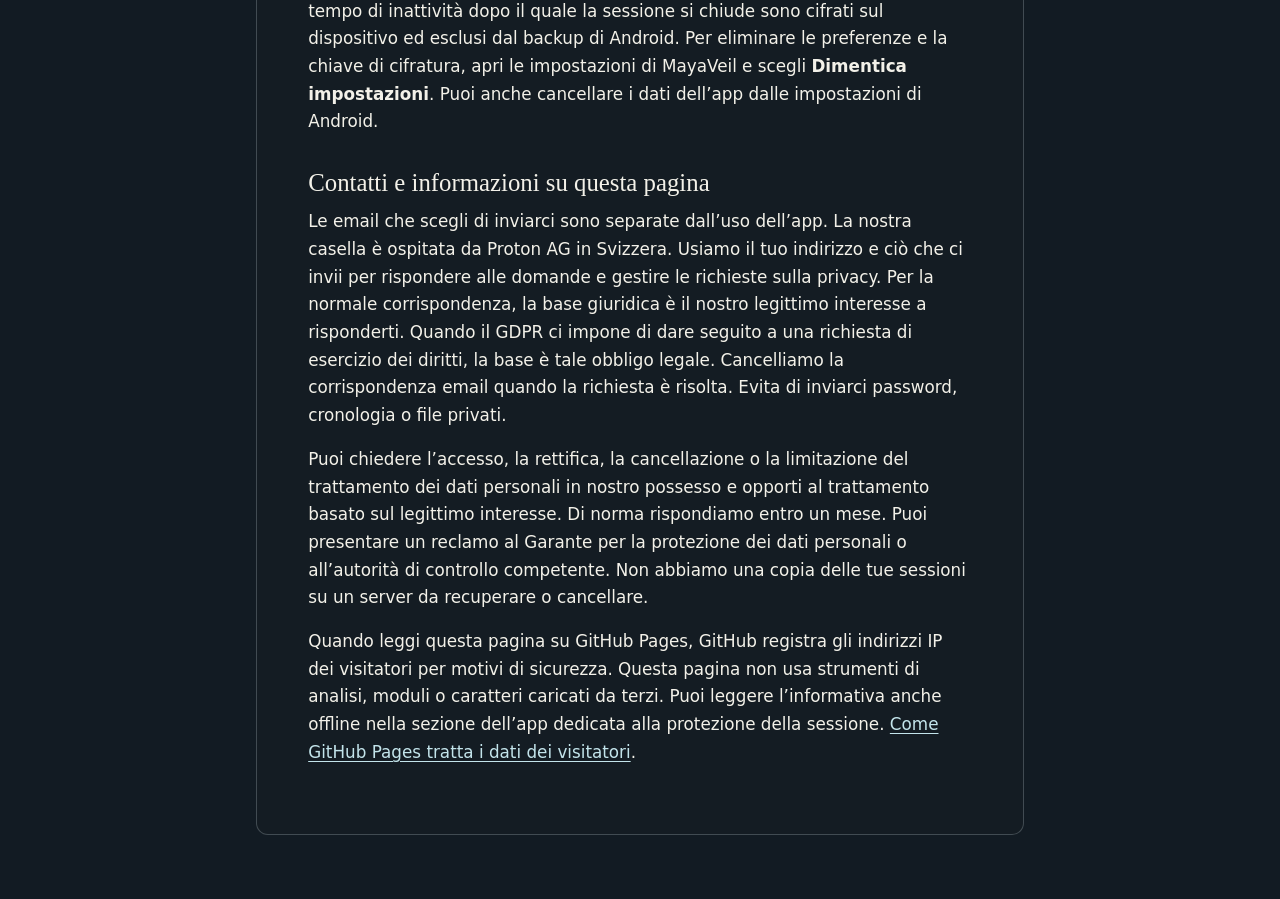
==== commit c087788d: "Keep landscape full-size and conceal it during dense fog" ====
--- a/it.html
+++ b/it.html
@@ -6,12 +6,12 @@
   <title>Informativa sulla privacy di MayaVeil</title>
   <link rel="alternate" hreflang="en" href="index.html">
   <script src="appearance.js"></script>
-  <script defer src="countryside.js"></script>
+  <script defer src="countryside.js?v=2"></script>
   <script defer src="contact.js"></script>
-  <link rel="stylesheet" href="policy.css">
+  <link rel="stylesheet" href="policy.css?v=2">
 </head>
 <body>
-<div class="mist" aria-hidden="true"><canvas></canvas><div class="valley-fog"></div></div>
+<div class="mist" aria-hidden="true"><canvas width="0" height="0"></canvas><div class="valley-fog"></div></div>
 <main>
   <nav aria-label="Controlli della pagina">
     <a lang="en" hreflang="en" href="index.html">English</a>
--- a/policy.css
+++ b/policy.css
@@ -30,12 +30,17 @@
   position: fixed; inset: 0; overflow: hidden; z-index: -1; pointer-events: none;
   background: linear-gradient(160deg, var(--sky) 12%, var(--horizon) 58%, var(--sky));
 }
+.mist canvas { display: block; opacity: .65; }
 .mist canvas, .valley-fog { position: absolute; inset: 0; width: 100%; height: 100%; }
 .valley-fog {
   background: linear-gradient(175deg, transparent 8%, var(--horizon) 43%, var(--horizon) 72%, transparent);
   opacity: .46;
 }
 .mist::before { z-index: 1; }
+@keyframes reveal-valley {
+  0%, 8%, 86%, 100% { opacity: 0; }
+  38%, 56% { opacity: 1; }
+}
 @keyframes lift-fog {
   0%, 100% { opacity: .93; }
   38%, 56% { opacity: .08; }
@@ -60,12 +65,14 @@
 }
 @keyframes wind { to { transform: translateX(var(--tile)); } }
 @media (prefers-reduced-motion: no-preference) {
+  .motion-ready .mist canvas { animation: reveal-valley 38s ease-in-out infinite; }
   .motion-ready .valley-fog { animation: lift-fog 38s ease-in-out infinite; }
   .motion-ready .mist::before, .motion-ready .mist::after {
     left: calc(-1 * var(--tile)); right: 0;
     animation: wind 92s linear infinite, thin-mist 38s ease-in-out infinite;
   }
   .motion-ready .mist::after { animation-duration: 138s, 38s; animation-delay: -65s, -2s; }
+  [data-pause="true"].motion-ready .mist canvas,
   [data-pause="true"].motion-ready .valley-fog,
   [data-pause="true"].motion-ready .mist::before,
   [data-pause="true"].motion-ready .mist::after { animation-play-state: paused; }
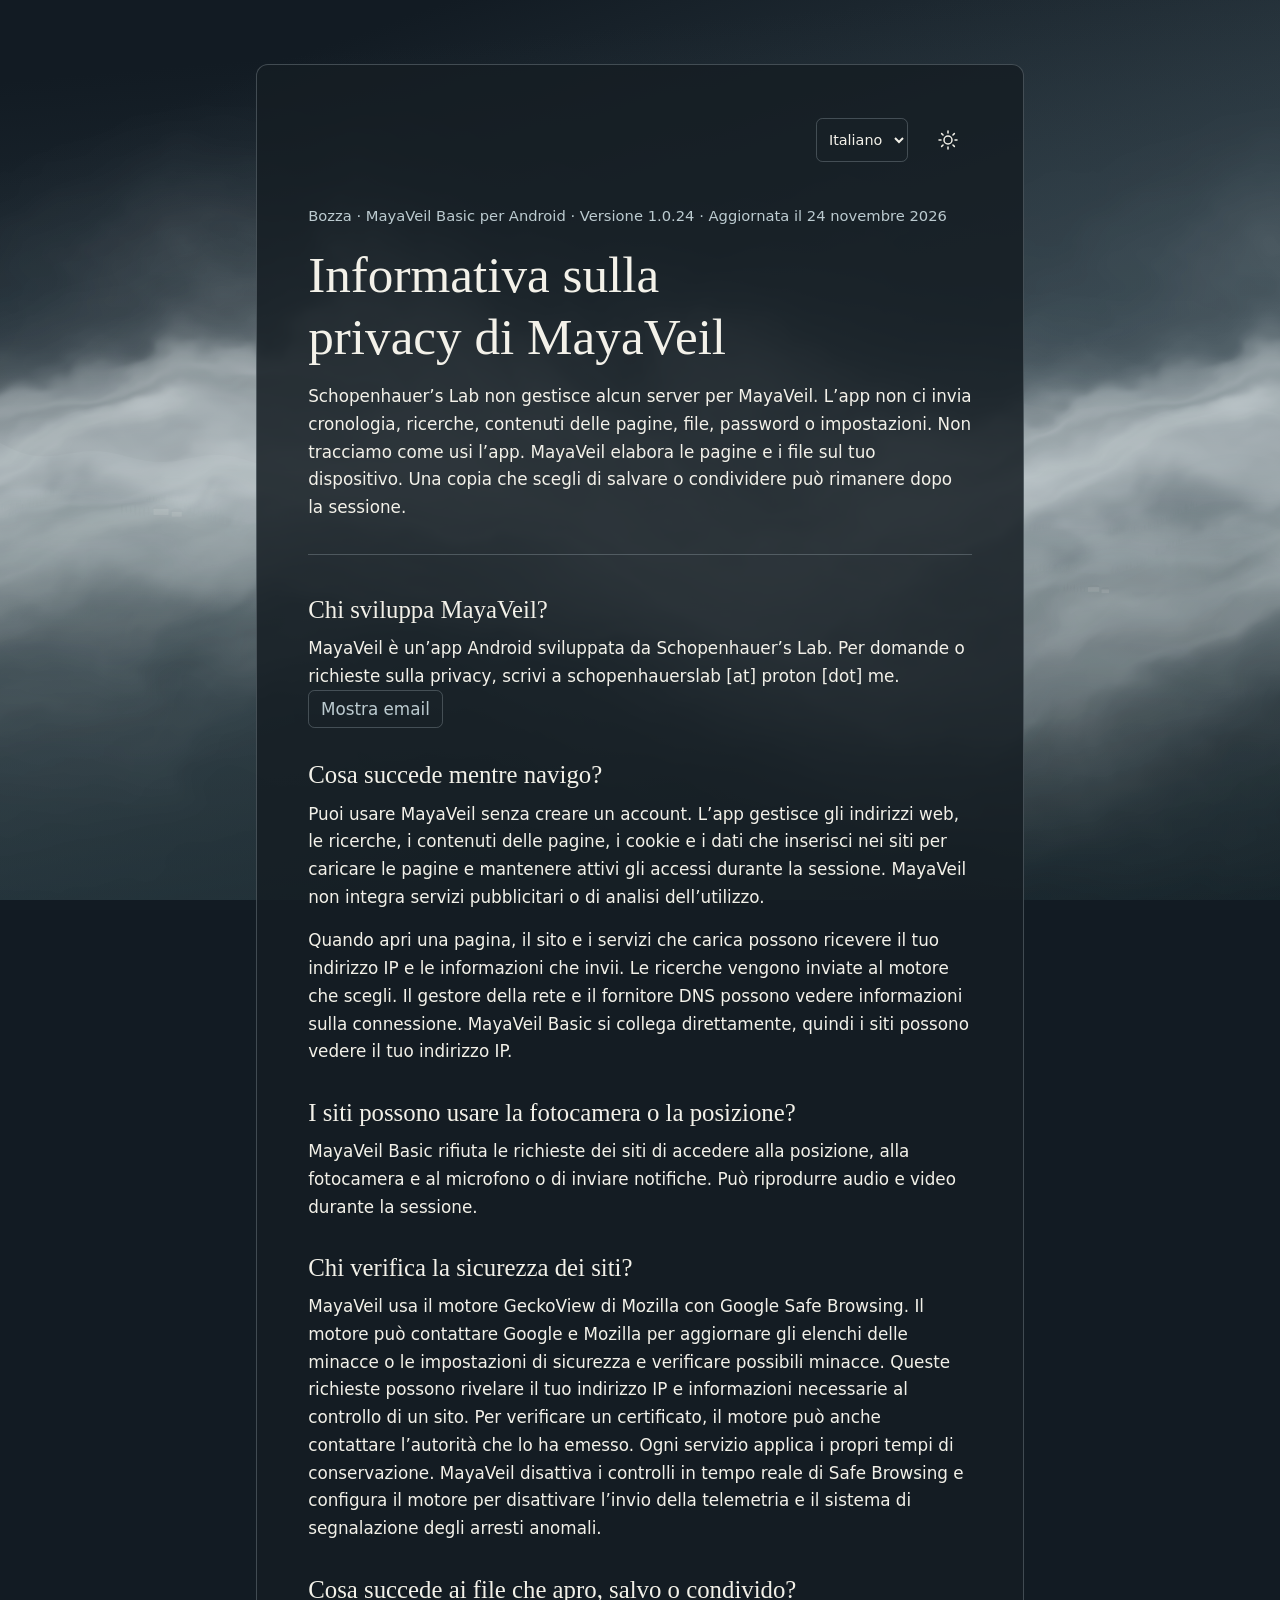
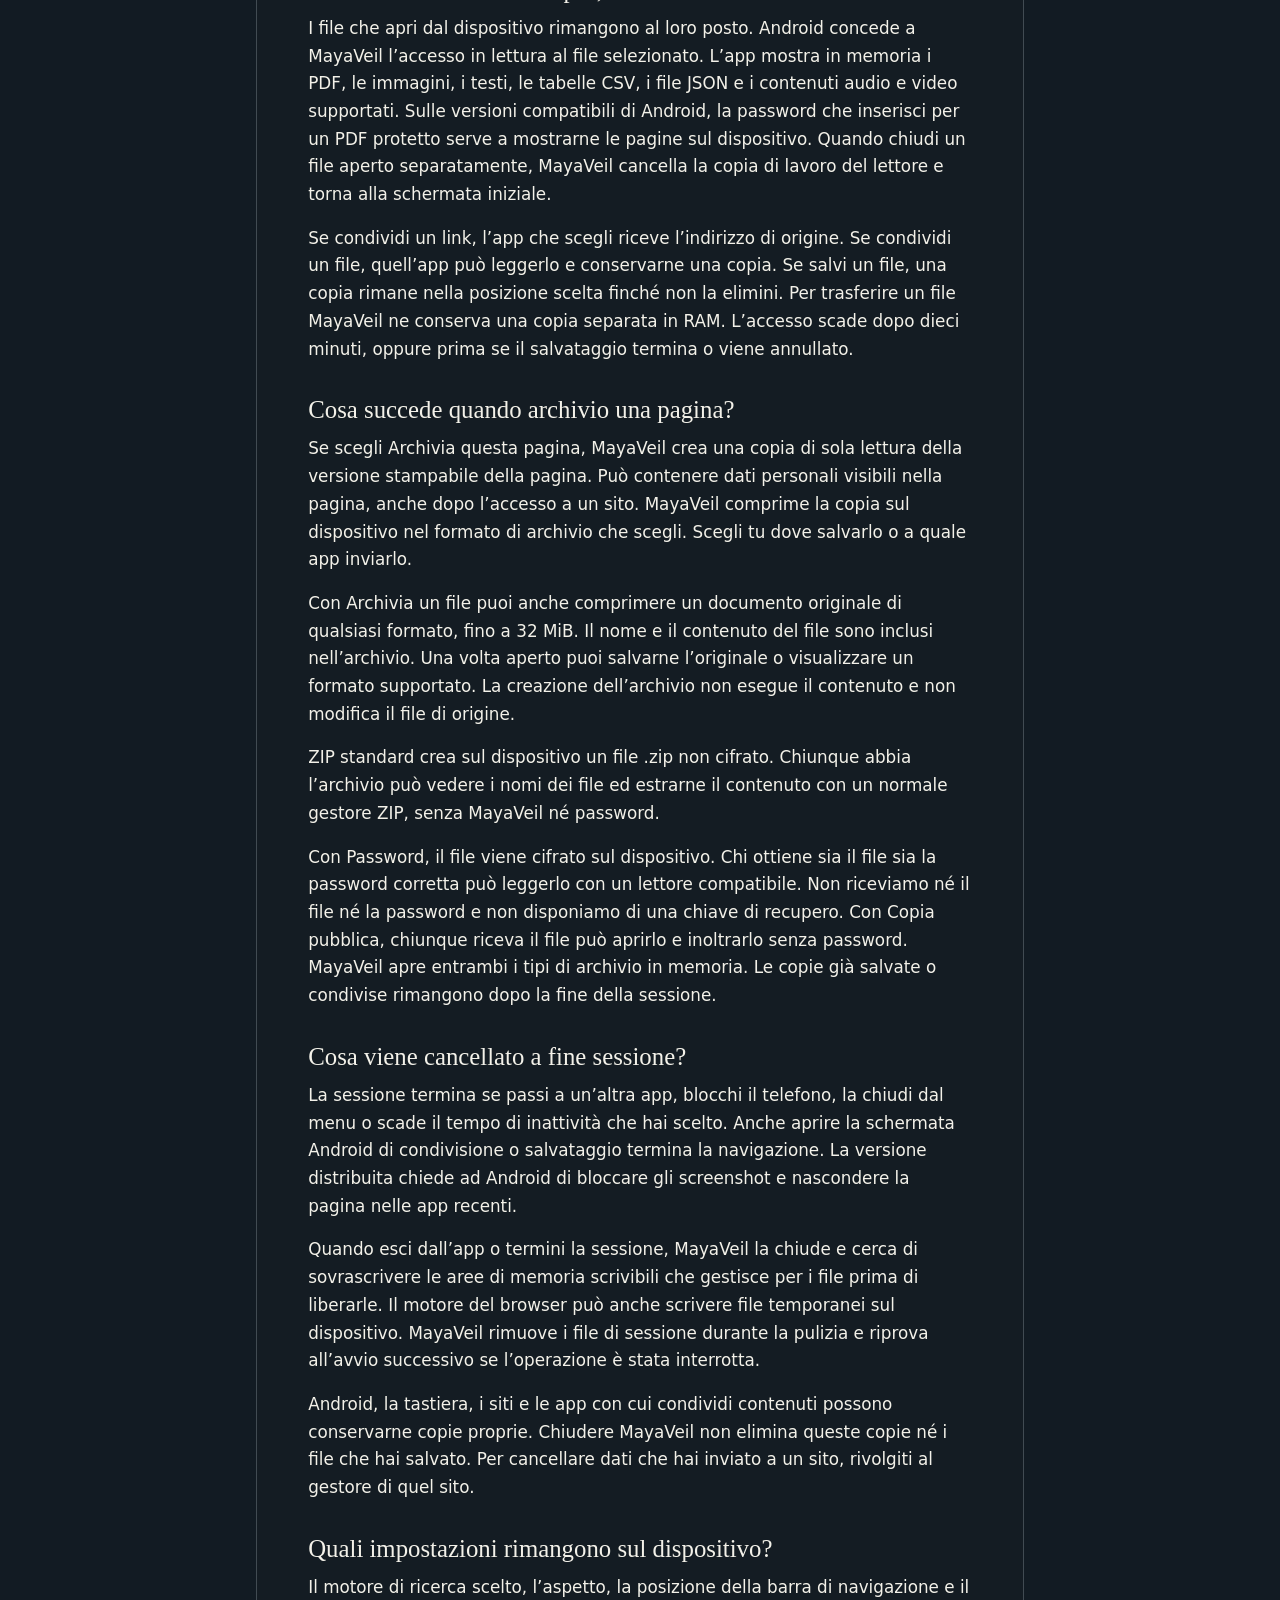
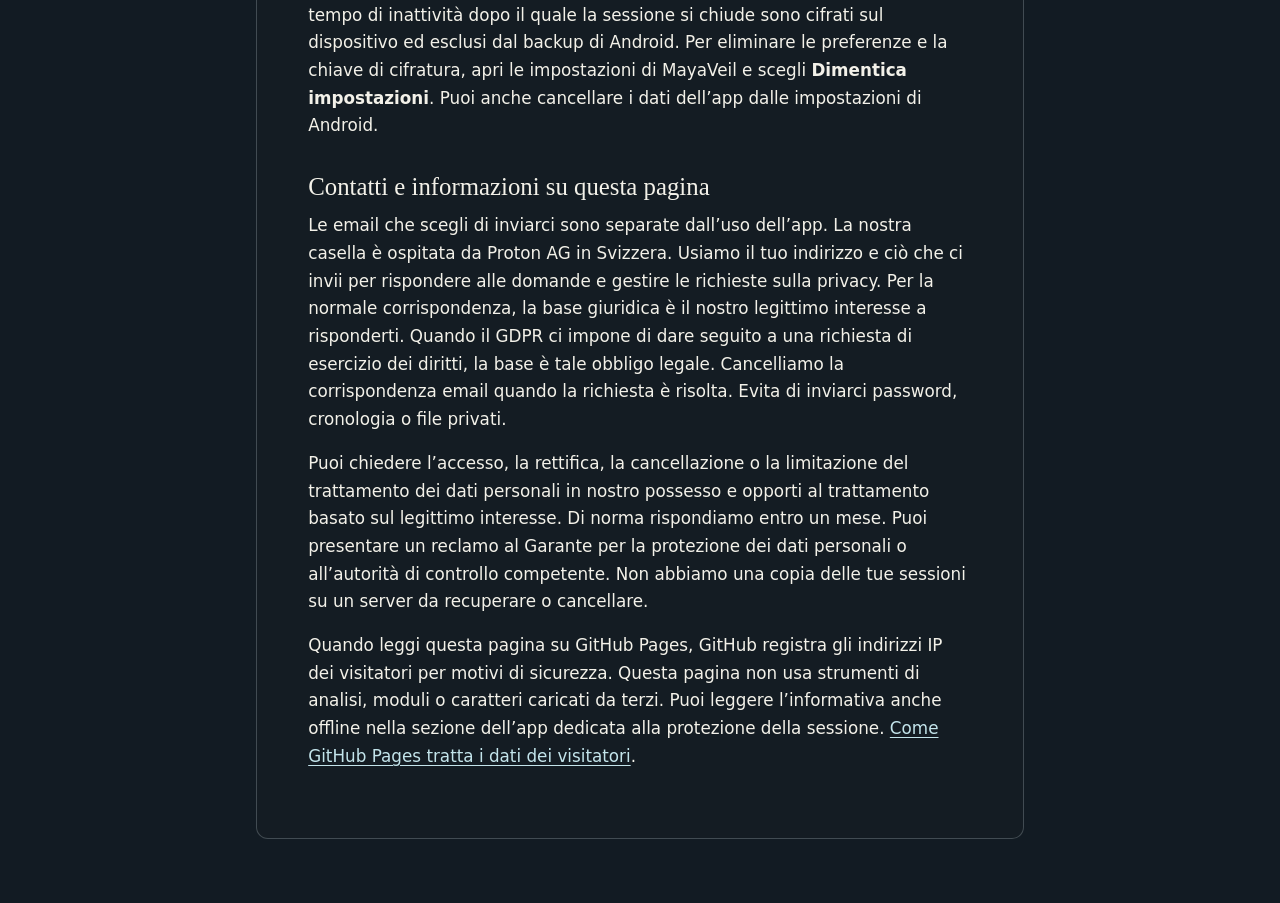
==== commit 0e1d544b: "Match mobile theme icons and add a language selector" ====
--- a/it.html
+++ b/it.html
@@ -5,18 +5,26 @@
   <meta name="viewport" content="width=device-width, initial-scale=1">
   <title>Informativa sulla privacy di MayaVeil</title>
   <link rel="alternate" hreflang="en" href="index.html">
-  <script src="appearance.js"></script>
+  <script src="appearance.js?v=3"></script>
   <script defer src="countryside.js?v=2"></script>
   <script defer src="contact.js"></script>
-  <link rel="stylesheet" href="policy.css?v=2">
+  <link rel="stylesheet" href="policy.css?v=3">
 </head>
 <body>
 <div class="mist" aria-hidden="true"><canvas width="0" height="0"></canvas><div class="valley-fog"></div></div>
 <main>
   <nav aria-label="Controlli della pagina">
-    <a lang="en" hreflang="en" href="index.html">English</a>
-    <button hidden id="theme" type="button" aria-pressed="false">Tema chiaro</button>
-    <button hidden id="pause" type="button" aria-pressed="false">Pausa nebbia</button>
+    <select hidden id="language" aria-label="Lingua">
+      <option lang="en" value="index.html">English</option>
+      <option lang="it" value="it.html" selected>Italiano</option>
+    </select>
+    <noscript><a lang="en" hreflang="en" href="index.html">English</a></noscript>
+    <button hidden id="theme" type="button" aria-label="Tema chiaro" data-light="Tema chiaro" data-dark="Tema scuro">
+      <svg aria-hidden="true" focusable="false" viewBox="0 0 24 24" width="24" height="24" fill="none" stroke="currentColor" stroke-width="1.5" stroke-linecap="round" stroke-linejoin="round">
+        <g class="sun"><circle cx="12" cy="12" r="4"/><path d="M19.000,12.000 L21.000,12.000 M16.950,16.950 L18.364,18.364 M12.000,19.000 L12.000,21.000 M7.050,16.950 L5.636,18.364 M5.000,12.000 L3.000,12.000 M7.050,7.050 L5.636,5.636 M12.000,5.000 L12.000,3.000 M16.950,7.050 L18.364,5.636"/></g>
+        <path class="moon" d="M19.5 15.5 C10 19 5 10 9 4 C1 7 3 20 12 20 Q17 20 19.5 15.5 Z"/>
+      </svg>
+    </button>
   </nav>
   <header>
     <p class="meta">Bozza · MayaVeil Basic per Android · Versione 1.0.24 · Aggiornata il 24 novembre 2026</p>
--- a/policy.css
+++ b/policy.css
@@ -72,10 +72,7 @@
     animation: wind 92s linear infinite, thin-mist 38s ease-in-out infinite;
   }
   .motion-ready .mist::after { animation-duration: 138s, 38s; animation-delay: -65s, -2s; }
-  [data-pause="true"].motion-ready .mist canvas,
-  [data-pause="true"].motion-ready .valley-fog,
-  [data-pause="true"].motion-ready .mist::before,
-  [data-pause="true"].motion-ready .mist::after { animation-play-state: paused; }
+
 }
 main {
   max-width: 48rem; margin: clamp(1rem, 5vw, 4rem) auto;
@@ -88,10 +85,13 @@
   font: inherit; color: var(--secondary); border: 1px solid var(--rule);
   border-radius: .4rem; background: transparent; padding: .25em .7em; cursor: pointer;
 }
-nav button[aria-pressed="true"] { color: var(--ink); border-color: currentColor; }
-nav button[aria-pressed="true"]::before { content: "✓"; margin-inline-end: .4em; }
+#theme { justify-content: center; padding: 0; width: 48px; height: 48px; color: var(--ink); border: 0; border-radius: 50%; }
+#theme:hover { background: var(--rule); }
+#theme .moon, [data-theme="true"] #theme .sun { display: none; }
+[data-theme="true"] #theme .moon { display: block; }
+#language { min-height: 44px; padding: .3em .55em; color: var(--ink); background: transparent; border: 1px solid var(--rule); border-radius: .4rem; font: inherit; cursor: pointer; }
+#language option { background: var(--sky); color: var(--ink); }
 [hidden] { display: none !important; }
-@media (prefers-reduced-motion: reduce) { #pause { display: none; } }
 a { color: var(--accent); text-underline-offset: .2em; }
 :focus-visible { outline: 2px solid currentColor; outline-offset: 3px; }
 header { margin: 2.5rem 0; border-bottom: 1px solid var(--rule); padding-bottom: 1rem; }
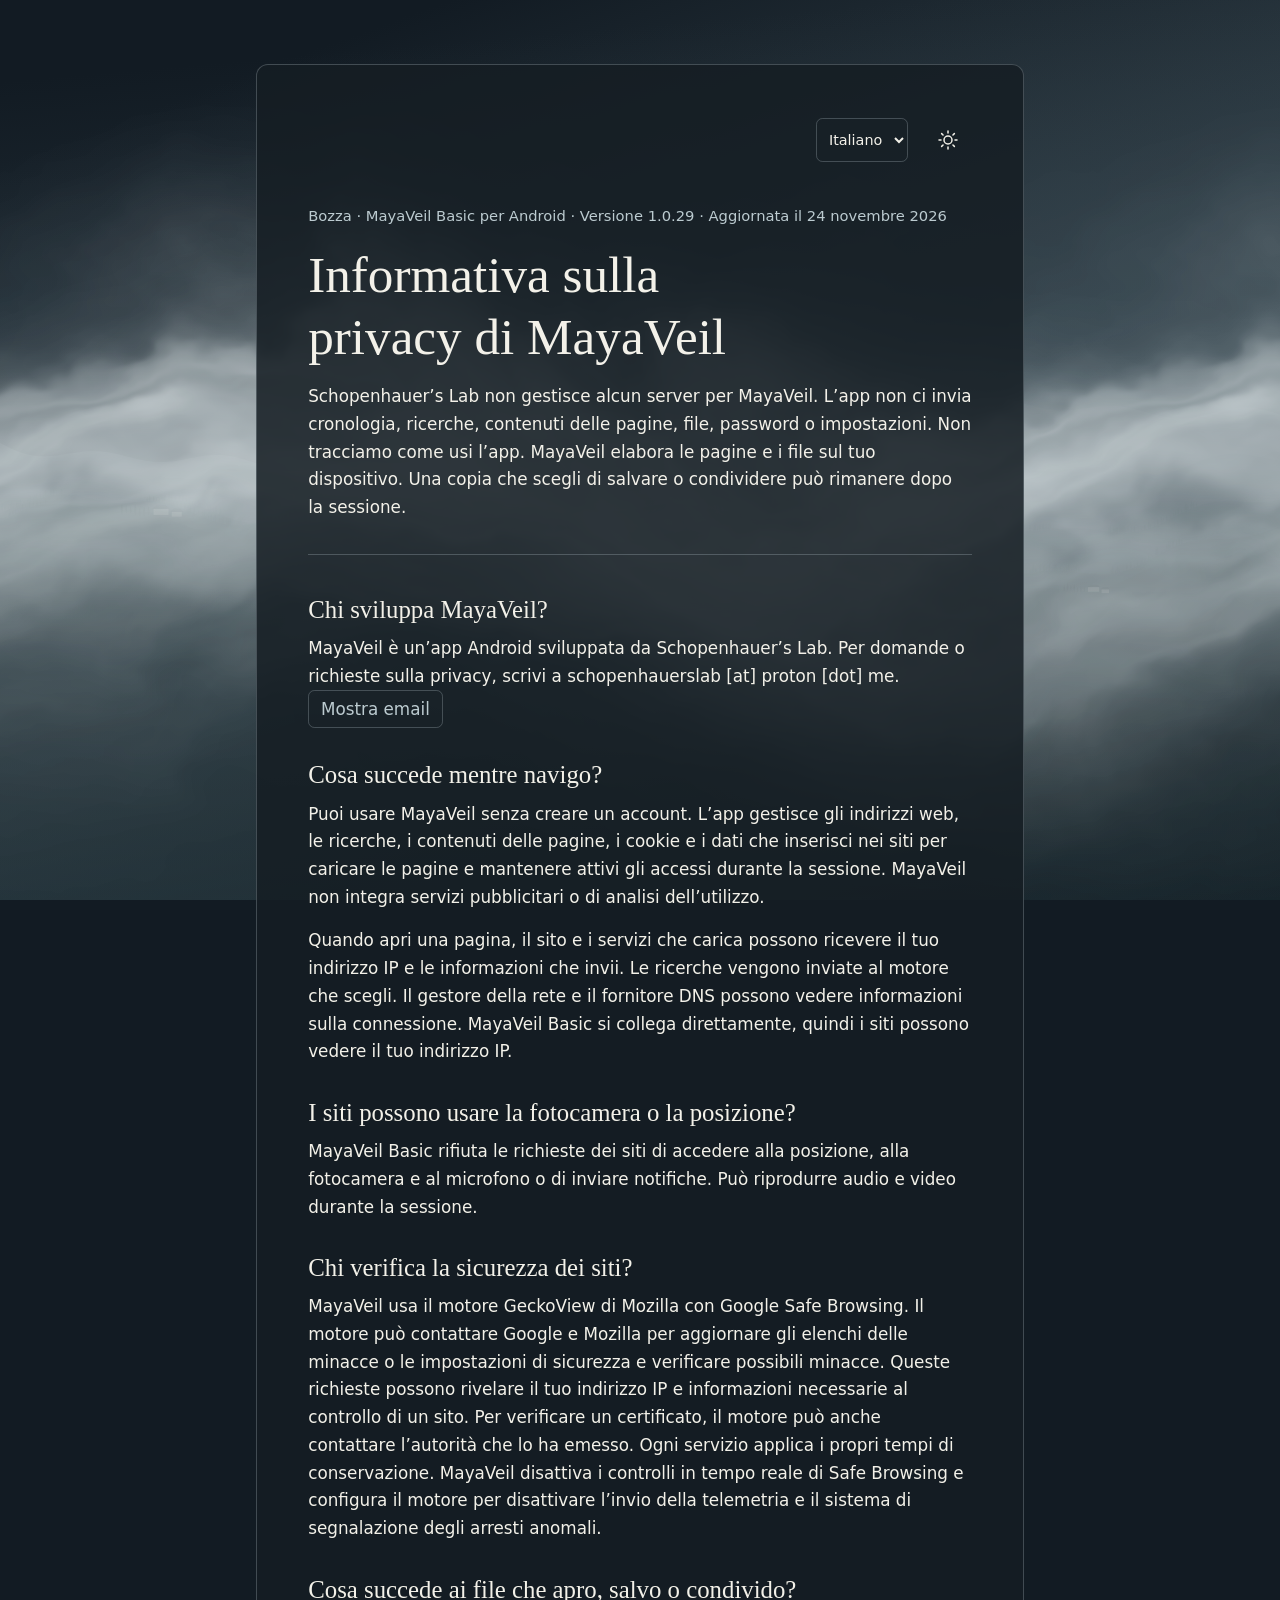
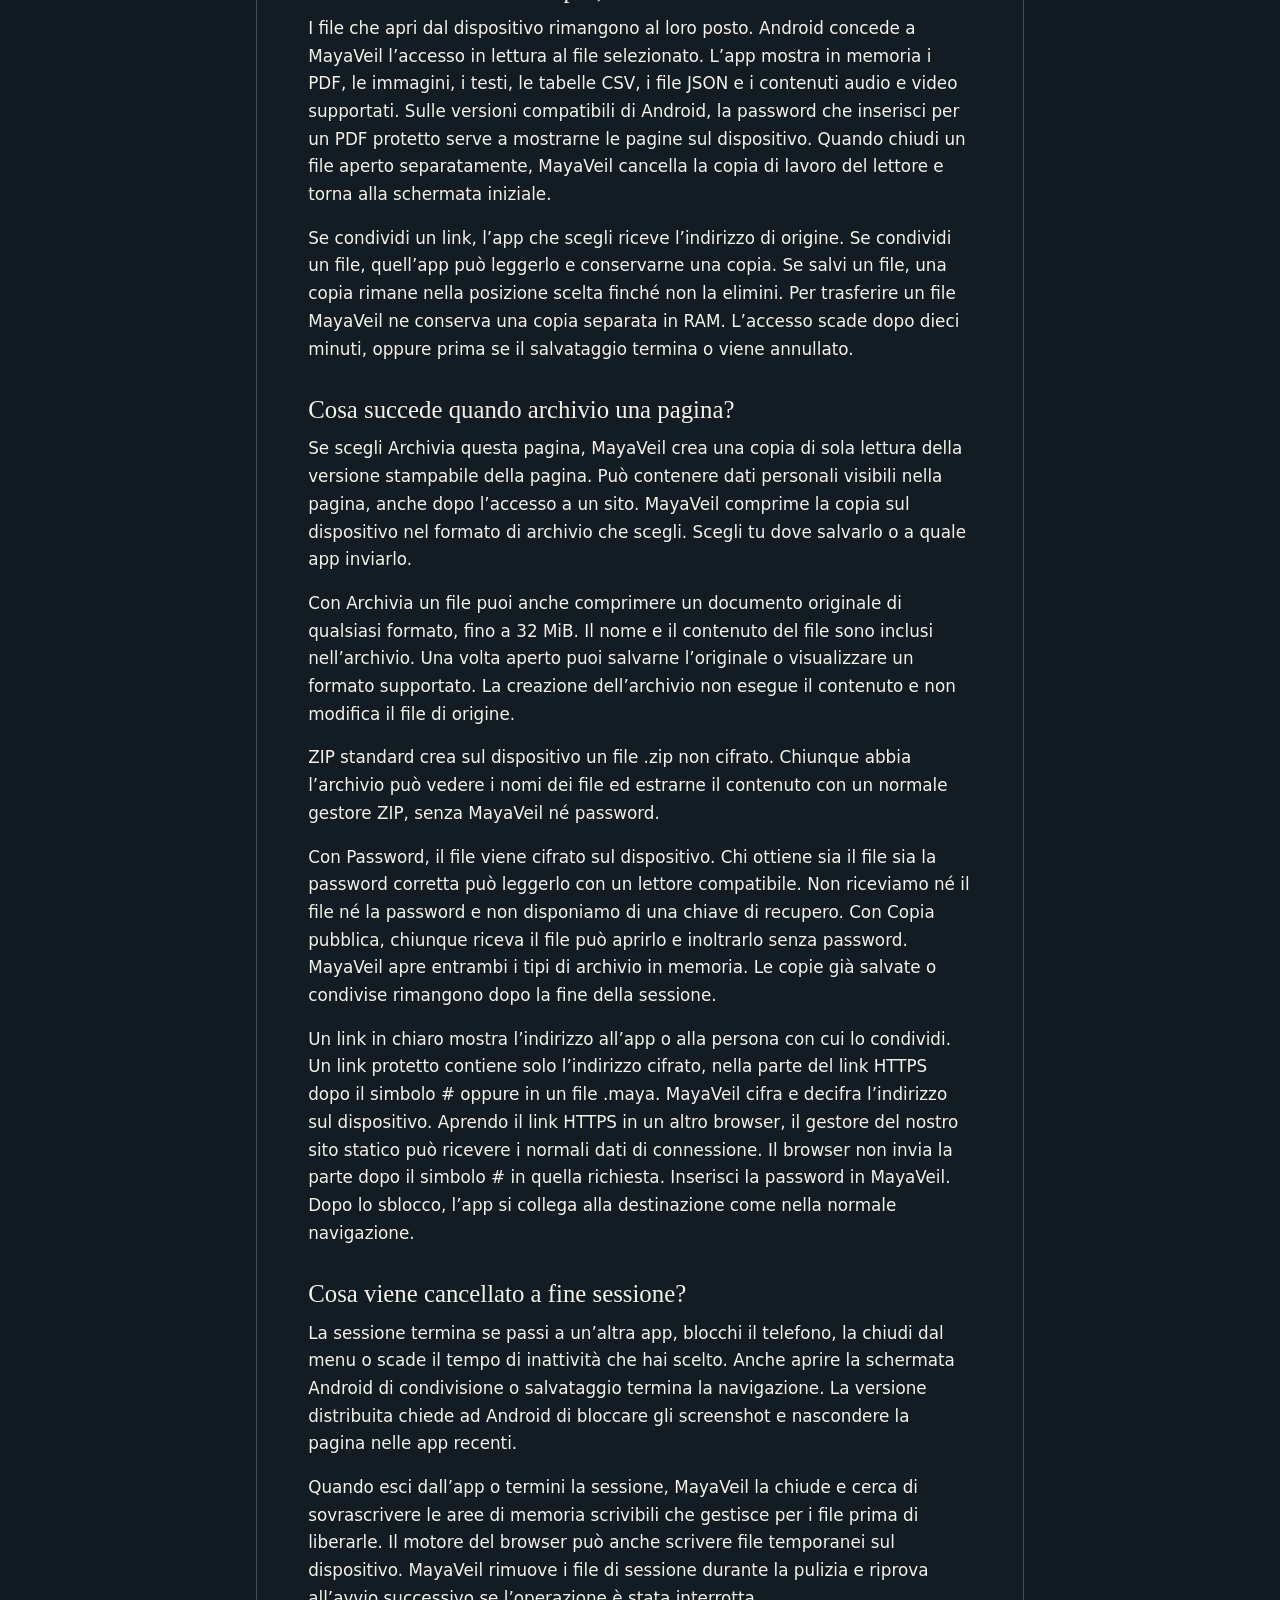
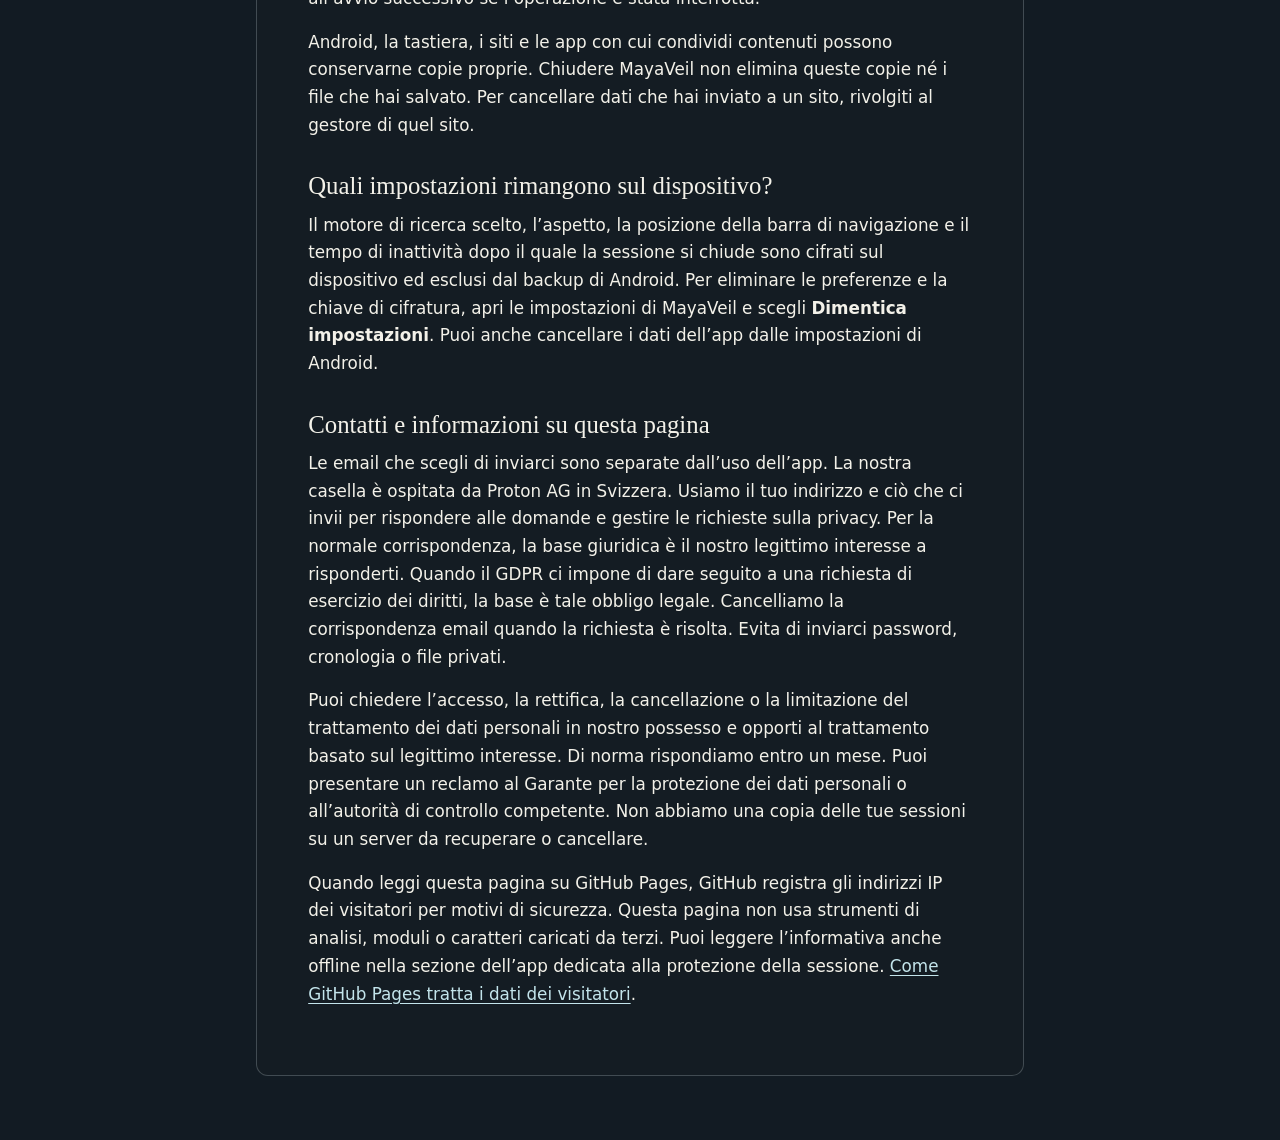
==== commit ccc59faa: "Add protected link handoff and clarify link sharing in both policies" ====
--- a/it.html
+++ b/it.html
@@ -27,7 +27,7 @@
     </button>
   </nav>
   <header>
-    <p class="meta">Bozza · MayaVeil Basic per Android · Versione 1.0.24 · Aggiornata il 24 novembre 2026</p>
+    <p class="meta">Bozza · MayaVeil Basic per Android · Versione 1.0.29 · Aggiornata il 24 novembre 2026</p>
     <h1>Informativa sulla privacy di MayaVeil</h1>
     <p>Schopenhauer’s Lab non gestisce alcun server per MayaVeil. L’app non ci invia cronologia, ricerche, contenuti delle pagine, file, password o impostazioni. Non tracciamo come usi l’app. MayaVeil elabora le pagine e i file sul tuo dispositivo. Una copia che scegli di salvare o condividere può rimanere dopo la sessione.</p>
   </header>
@@ -61,6 +61,7 @@
     <p>Con Archivia un file puoi anche comprimere un documento originale di qualsiasi formato, fino a 32 MiB. Il nome e il contenuto del file sono inclusi nell’archivio. Una volta aperto puoi salvarne l’originale o visualizzare un formato supportato. La creazione dell’archivio non esegue il contenuto e non modifica il file di origine.</p>
     <p>ZIP standard crea sul dispositivo un file .zip non cifrato. Chiunque abbia l’archivio può vedere i nomi dei file ed estrarne il contenuto con un normale gestore ZIP, senza MayaVeil né password.</p>
     <p>Con Password, il file viene cifrato sul dispositivo. Chi ottiene sia il file sia la password corretta può leggerlo con un lettore compatibile. Non riceviamo né il file né la password e non disponiamo di una chiave di recupero. Con Copia pubblica, chiunque riceva il file può aprirlo e inoltrarlo senza password. MayaVeil apre entrambi i tipi di archivio in memoria. Le copie già salvate o condivise rimangono dopo la fine della sessione.</p>
+    <p>Un link in chiaro mostra l’indirizzo all’app o alla persona con cui lo condividi. Un link protetto contiene solo l’indirizzo cifrato, nella parte del link HTTPS dopo il simbolo # oppure in un file .maya. MayaVeil cifra e decifra l’indirizzo sul dispositivo. Aprendo il link HTTPS in un altro browser, il gestore del nostro sito statico può ricevere i normali dati di connessione. Il browser non invia la parte dopo il simbolo # in quella richiesta. Inserisci la password in MayaVeil. Dopo lo sblocco, l’app si collega alla destinazione come nella normale navigazione.</p>
   </section>
   <section>
     <h2>Cosa viene cancellato a fine sessione?</h2>
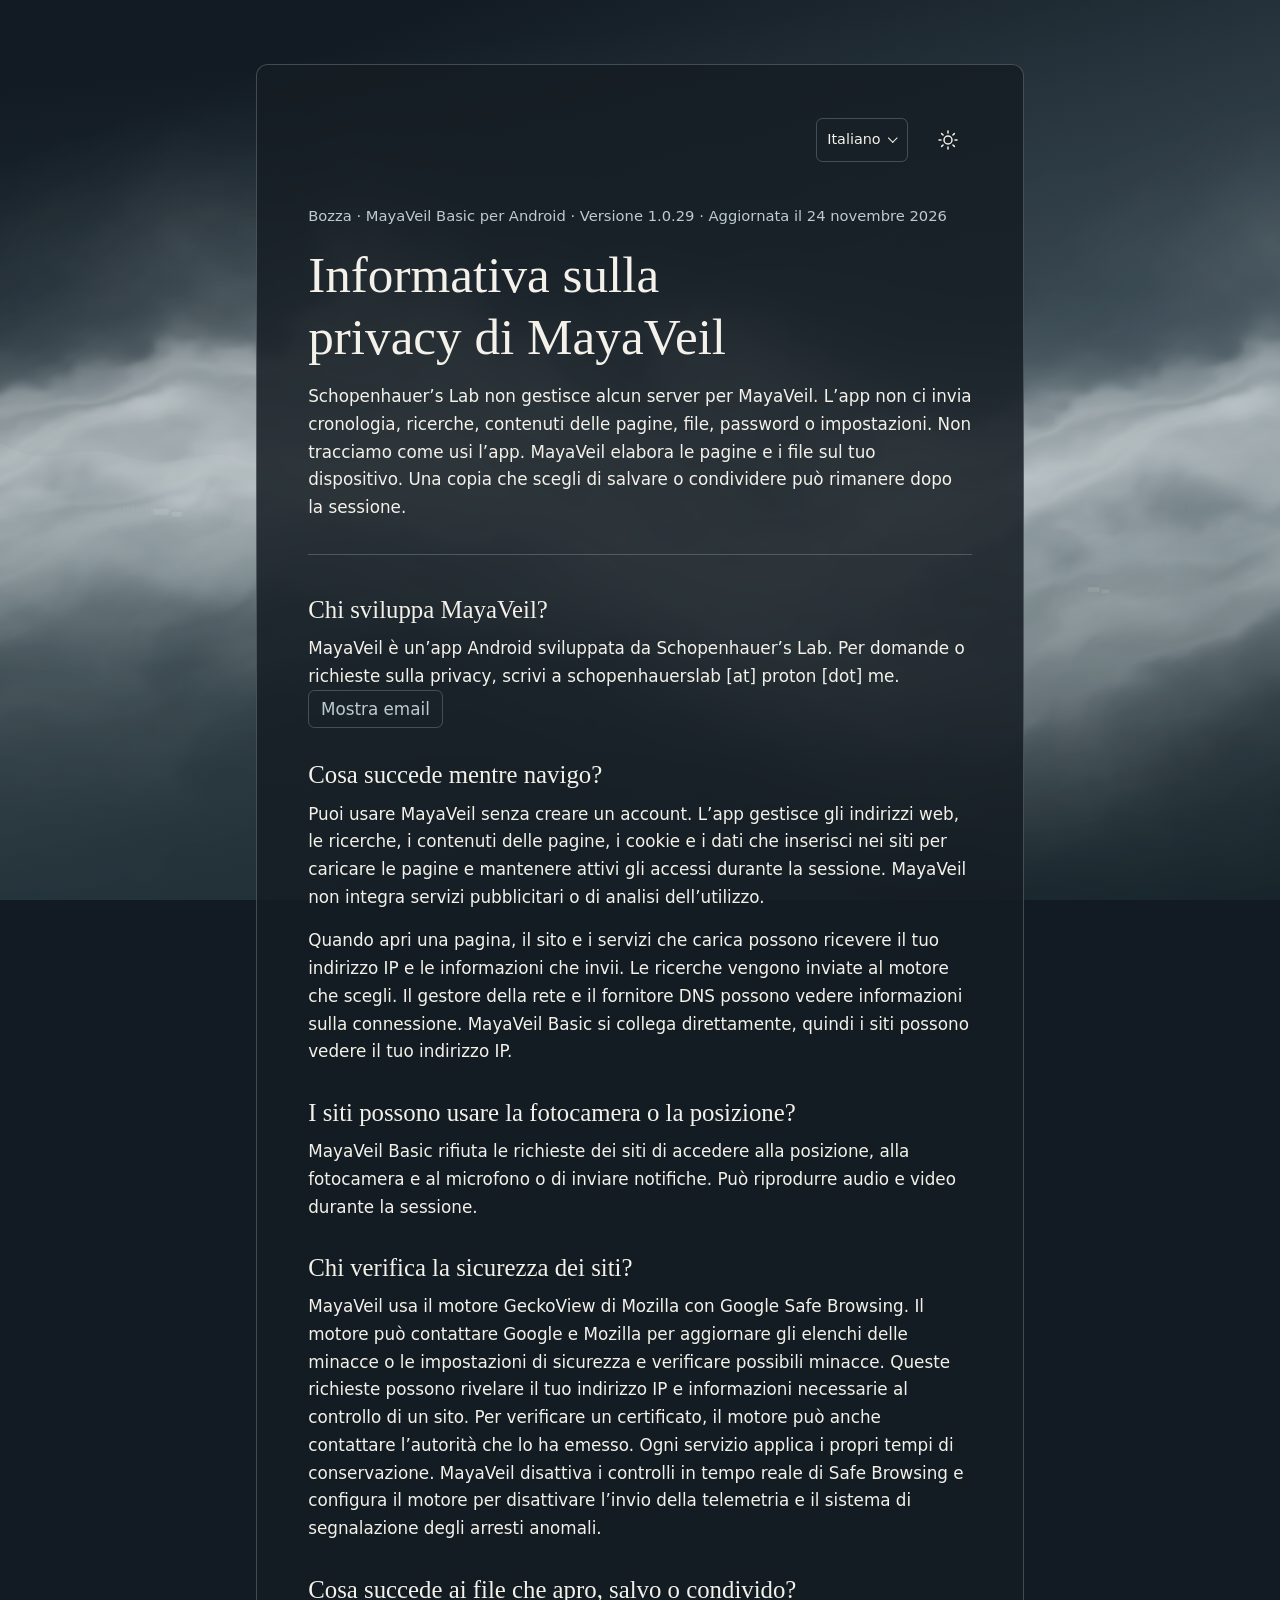
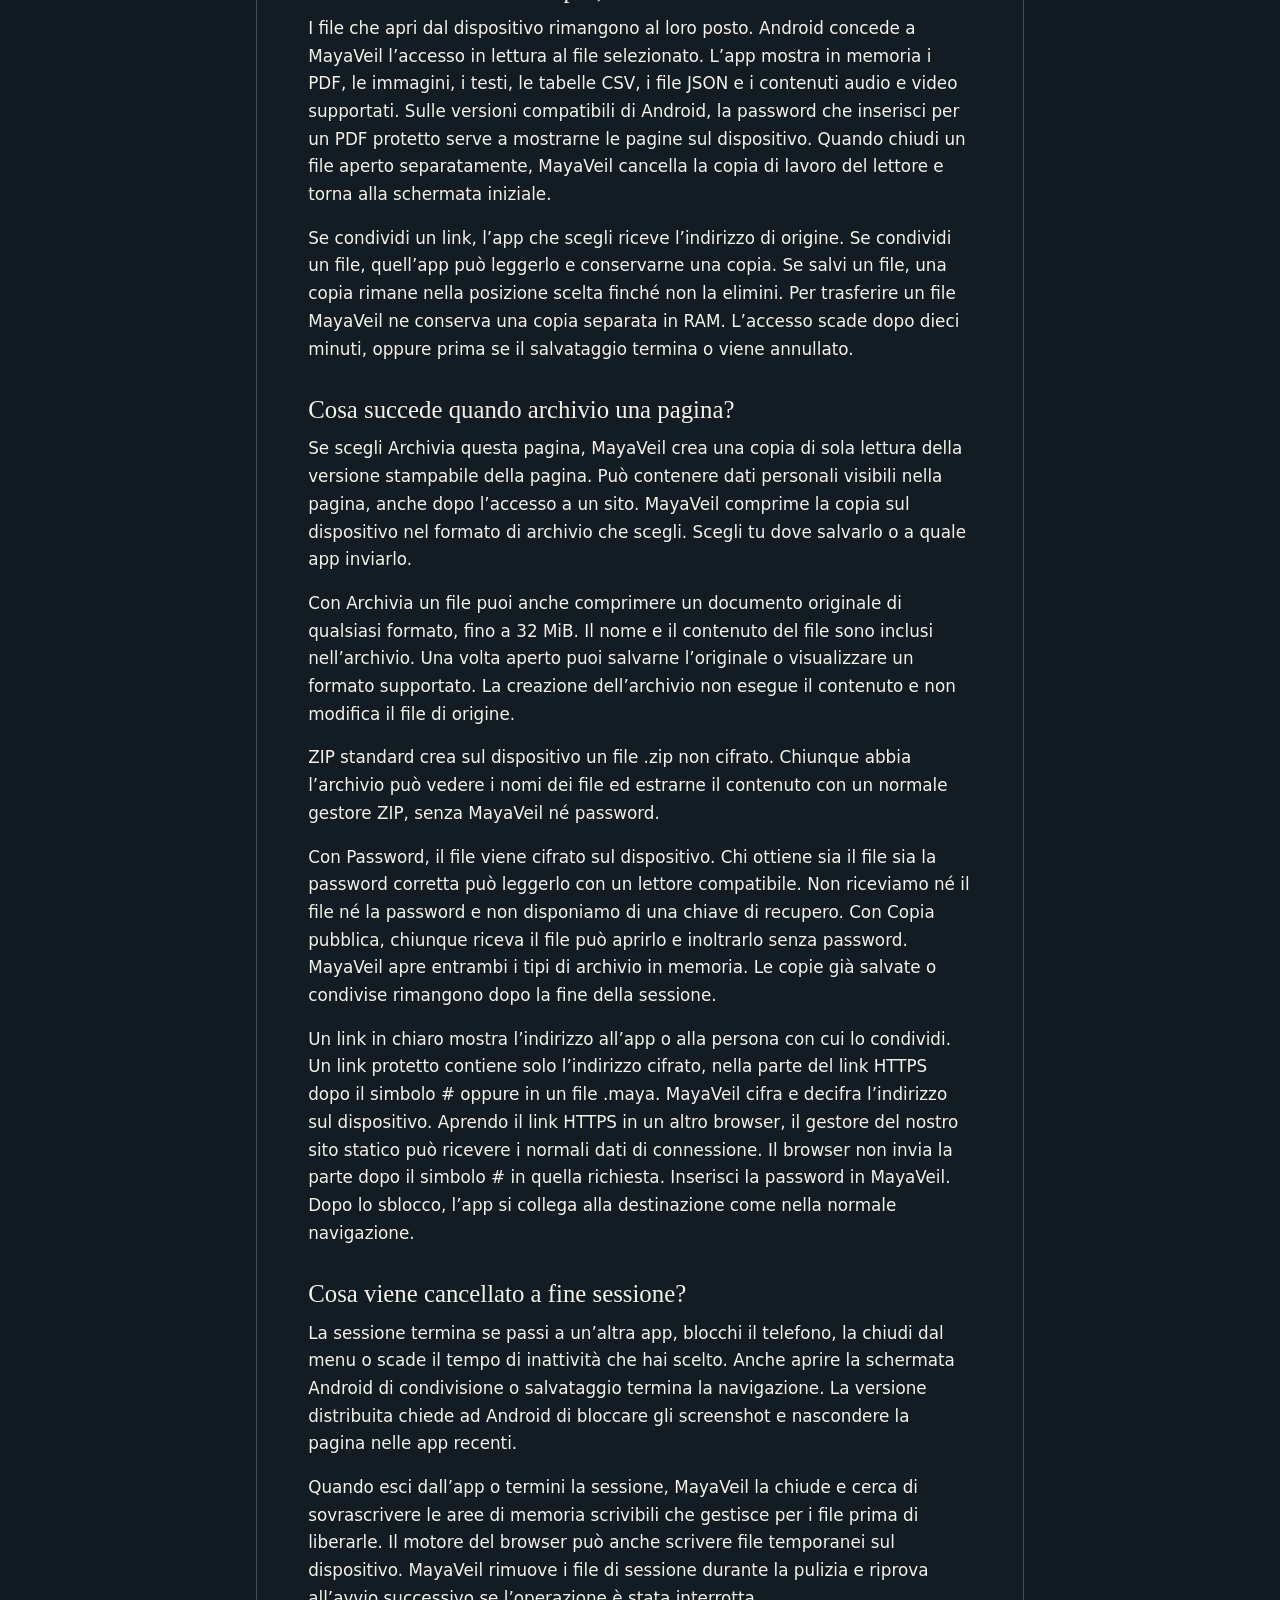
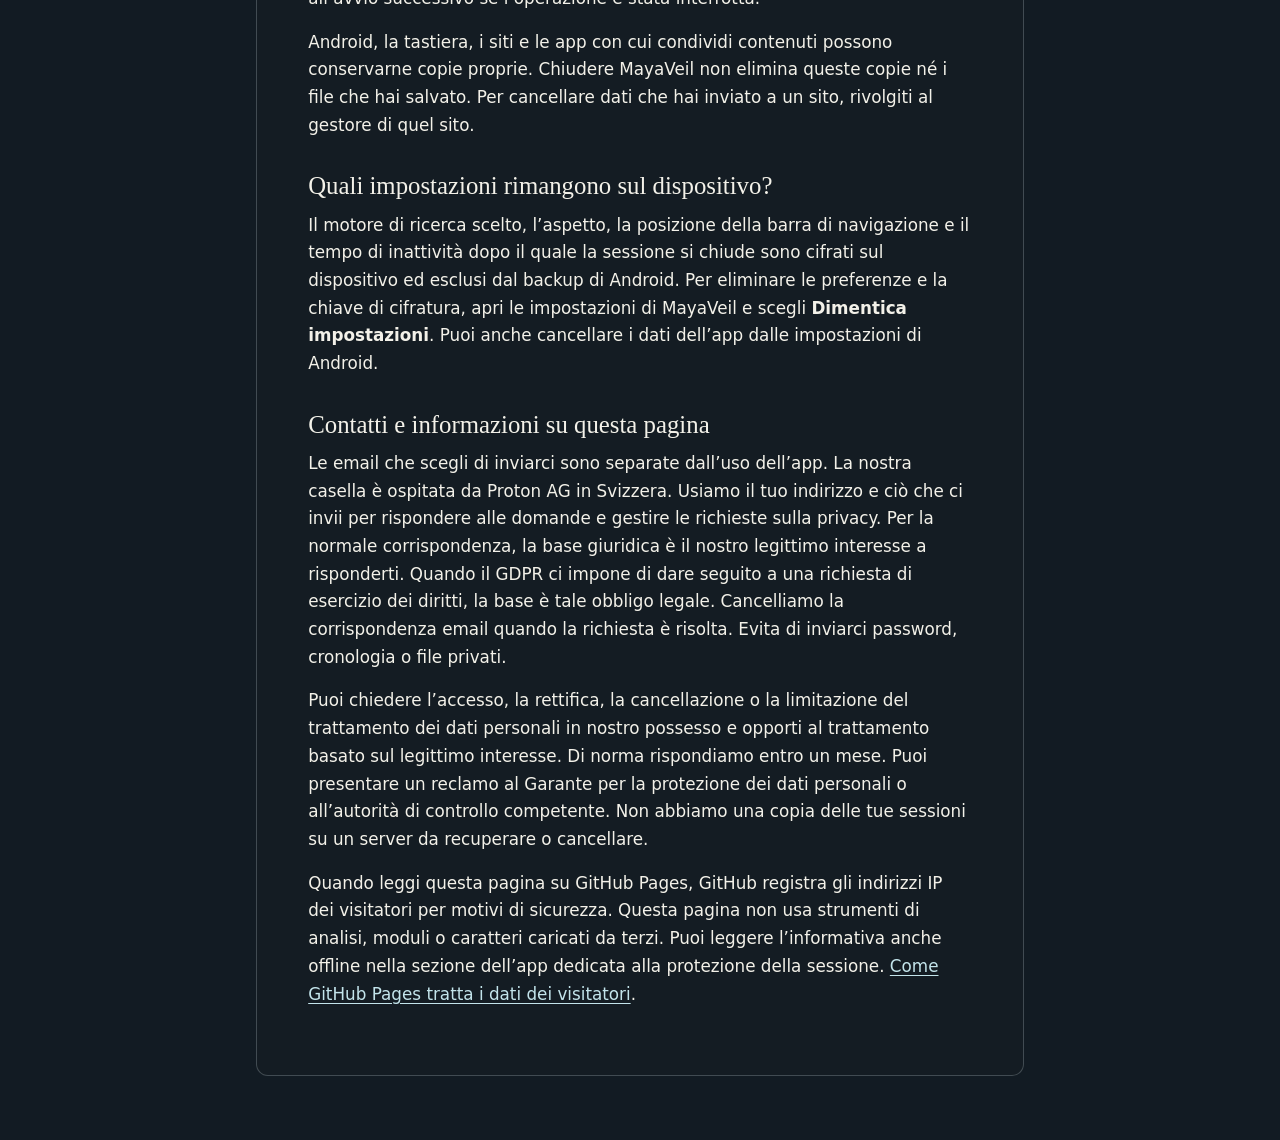
==== commit 132fe2bc: "Make the policy language picker work directly on the page" ====
--- a/it.html
+++ b/it.html
@@ -5,20 +5,22 @@
   <meta name="viewport" content="width=device-width, initial-scale=1">
   <title>Informativa sulla privacy di MayaVeil</title>
   <link rel="alternate" hreflang="en" href="index.html">
-  <script src="appearance.js?v=3"></script>
+  <script src="appearance.js?v=4"></script>
   <script defer src="countryside.js?v=2"></script>
   <script defer src="contact.js"></script>
-  <link rel="stylesheet" href="policy.css?v=3">
+  <link rel="stylesheet" href="policy.css?v=4">
 </head>
 <body>
 <div class="mist" aria-hidden="true"><canvas width="0" height="0"></canvas><div class="valley-fog"></div></div>
 <main>
   <nav aria-label="Controlli della pagina">
-    <select hidden id="language" aria-label="Lingua">
-      <option lang="en" value="index.html">English</option>
-      <option lang="it" value="it.html" selected>Italiano</option>
-    </select>
-    <noscript><a lang="en" hreflang="en" href="index.html">English</a></noscript>
+    <details class="language-picker">
+      <summary aria-label="Lingua (Italiano)">Italiano</summary>
+      <div class="language-options">
+        <a lang="en" hreflang="en" href="index.html">English</a>
+        <a lang="it" hreflang="it" href="it.html" aria-current="page">Italiano</a>
+      </div>
+    </details>
     <button hidden id="theme" type="button" aria-label="Tema chiaro" data-light="Tema chiaro" data-dark="Tema scuro">
       <svg aria-hidden="true" focusable="false" viewBox="0 0 24 24" width="24" height="24" fill="none" stroke="currentColor" stroke-width="1.5" stroke-linecap="round" stroke-linejoin="round">
         <g class="sun"><circle cx="12" cy="12" r="4"/><path d="M19.000,12.000 L21.000,12.000 M16.950,16.950 L18.364,18.364 M12.000,19.000 L12.000,21.000 M7.050,16.950 L5.636,18.364 M5.000,12.000 L3.000,12.000 M7.050,7.050 L5.636,5.636 M12.000,5.000 L12.000,3.000 M16.950,7.050 L18.364,5.636"/></g>
--- a/policy.css
+++ b/policy.css
@@ -89,8 +89,26 @@
 #theme:hover { background: var(--rule); }
 #theme .moon, [data-theme="true"] #theme .sun { display: none; }
 [data-theme="true"] #theme .moon { display: block; }
-#language { min-height: 44px; padding: .3em .55em; color: var(--ink); background: transparent; border: 1px solid var(--rule); border-radius: .4rem; font: inherit; cursor: pointer; }
-#language option { background: var(--sky); color: var(--ink); }
+.language-picker { position: relative; }
+.language-picker summary {
+  display: flex; align-items: center; gap: .6em; min-height: 44px;
+  padding: .3em .7em; color: var(--ink); cursor: pointer; list-style: none;
+  border: 1px solid var(--rule); border-radius: .4rem;
+}
+.language-picker summary::-webkit-details-marker { display: none; }
+.language-picker summary::after {
+  content: ""; width: .45em; height: .45em; border: solid currentColor;
+  border-width: 0 1.5px 1.5px 0; transform: translateY(-.1em) rotate(45deg);
+}
+.language-picker[open] summary::after { transform: translateY(.15em) rotate(225deg); }
+.language-options {
+  position: absolute; z-index: 1; inset-inline-end: 0; top: calc(100% + .25rem);
+  min-width: 100%; padding: .2rem; background: var(--sky);
+  border: 1px solid var(--rule); border-radius: .4rem;
+}
+.language-options a { display: flex; padding: 0 .75rem; text-decoration: none; }
+.language-options a[aria-current="page"] { color: var(--ink); font-weight: 600; }
+.language-options a:hover, .language-options a:focus-visible { background: var(--rule); }
 [hidden] { display: none !important; }
 a { color: var(--accent); text-underline-offset: .2em; }
 :focus-visible { outline: 2px solid currentColor; outline-offset: 3px; }
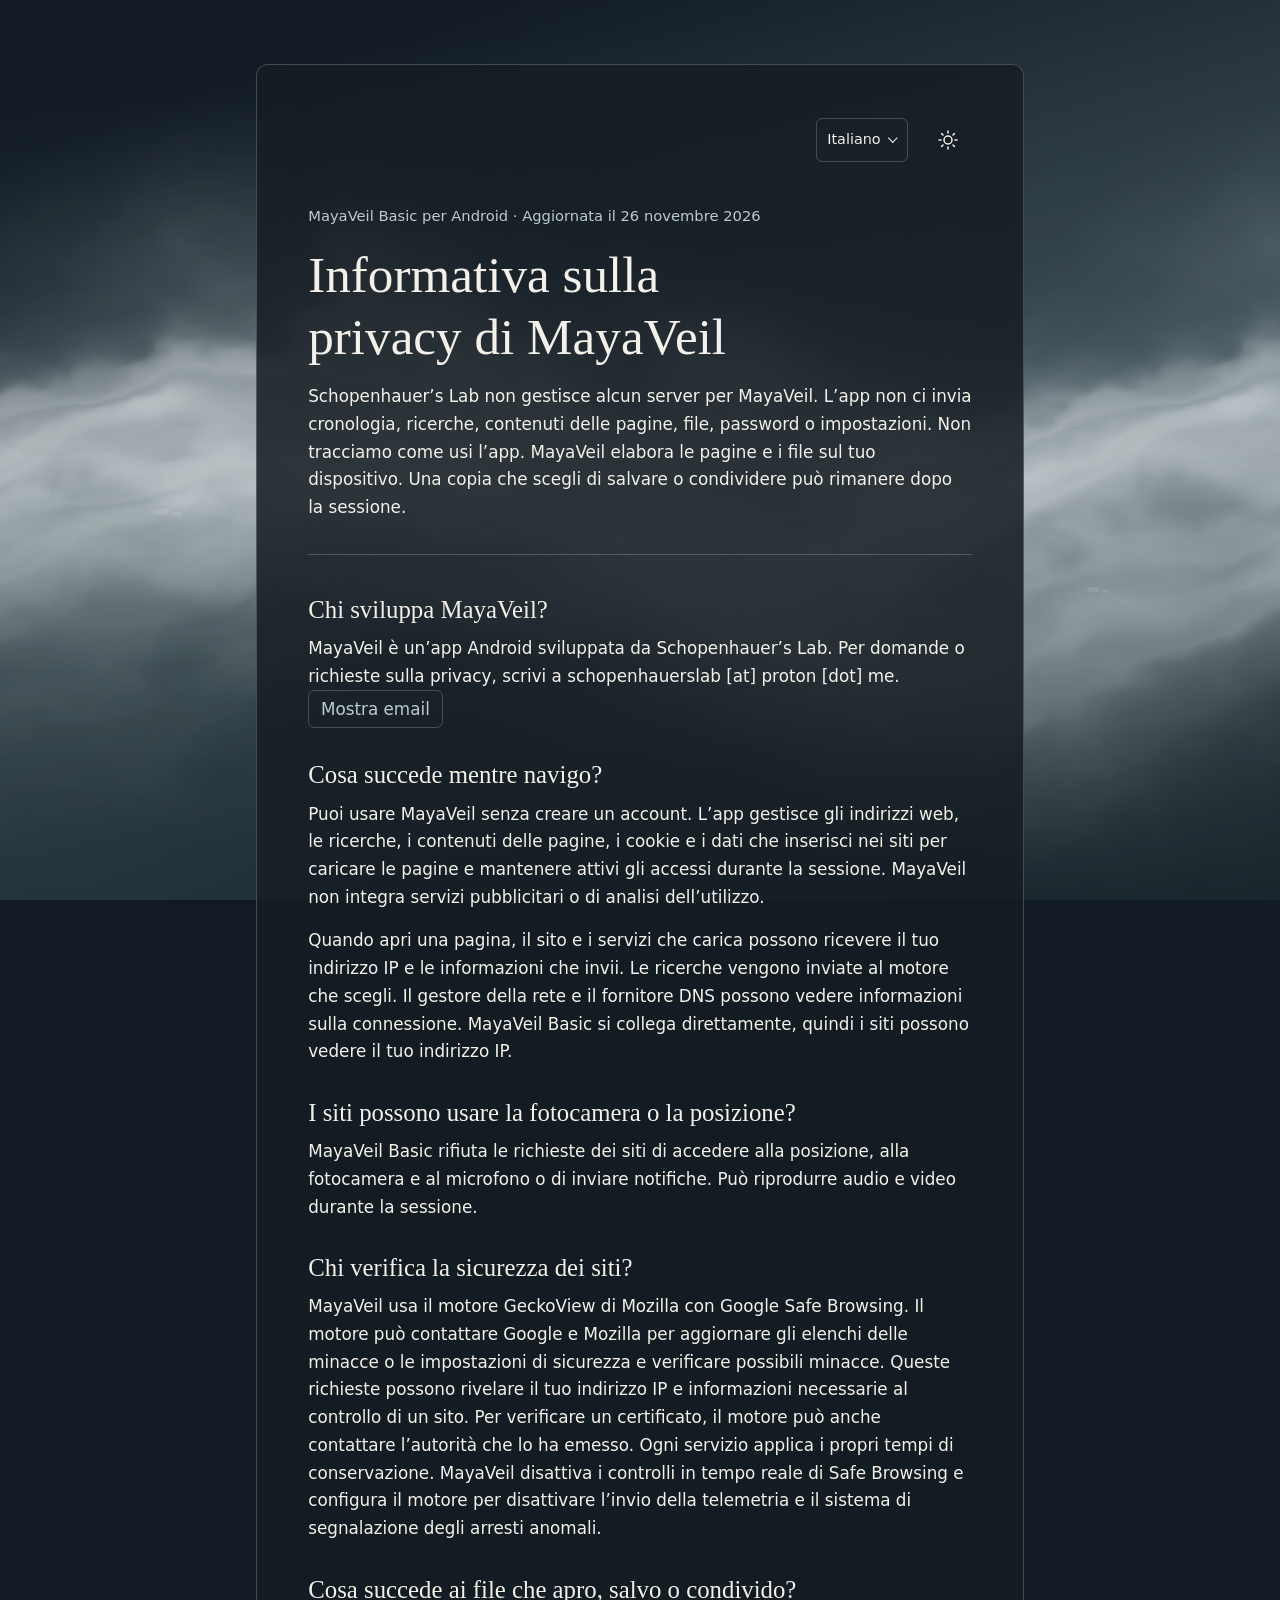
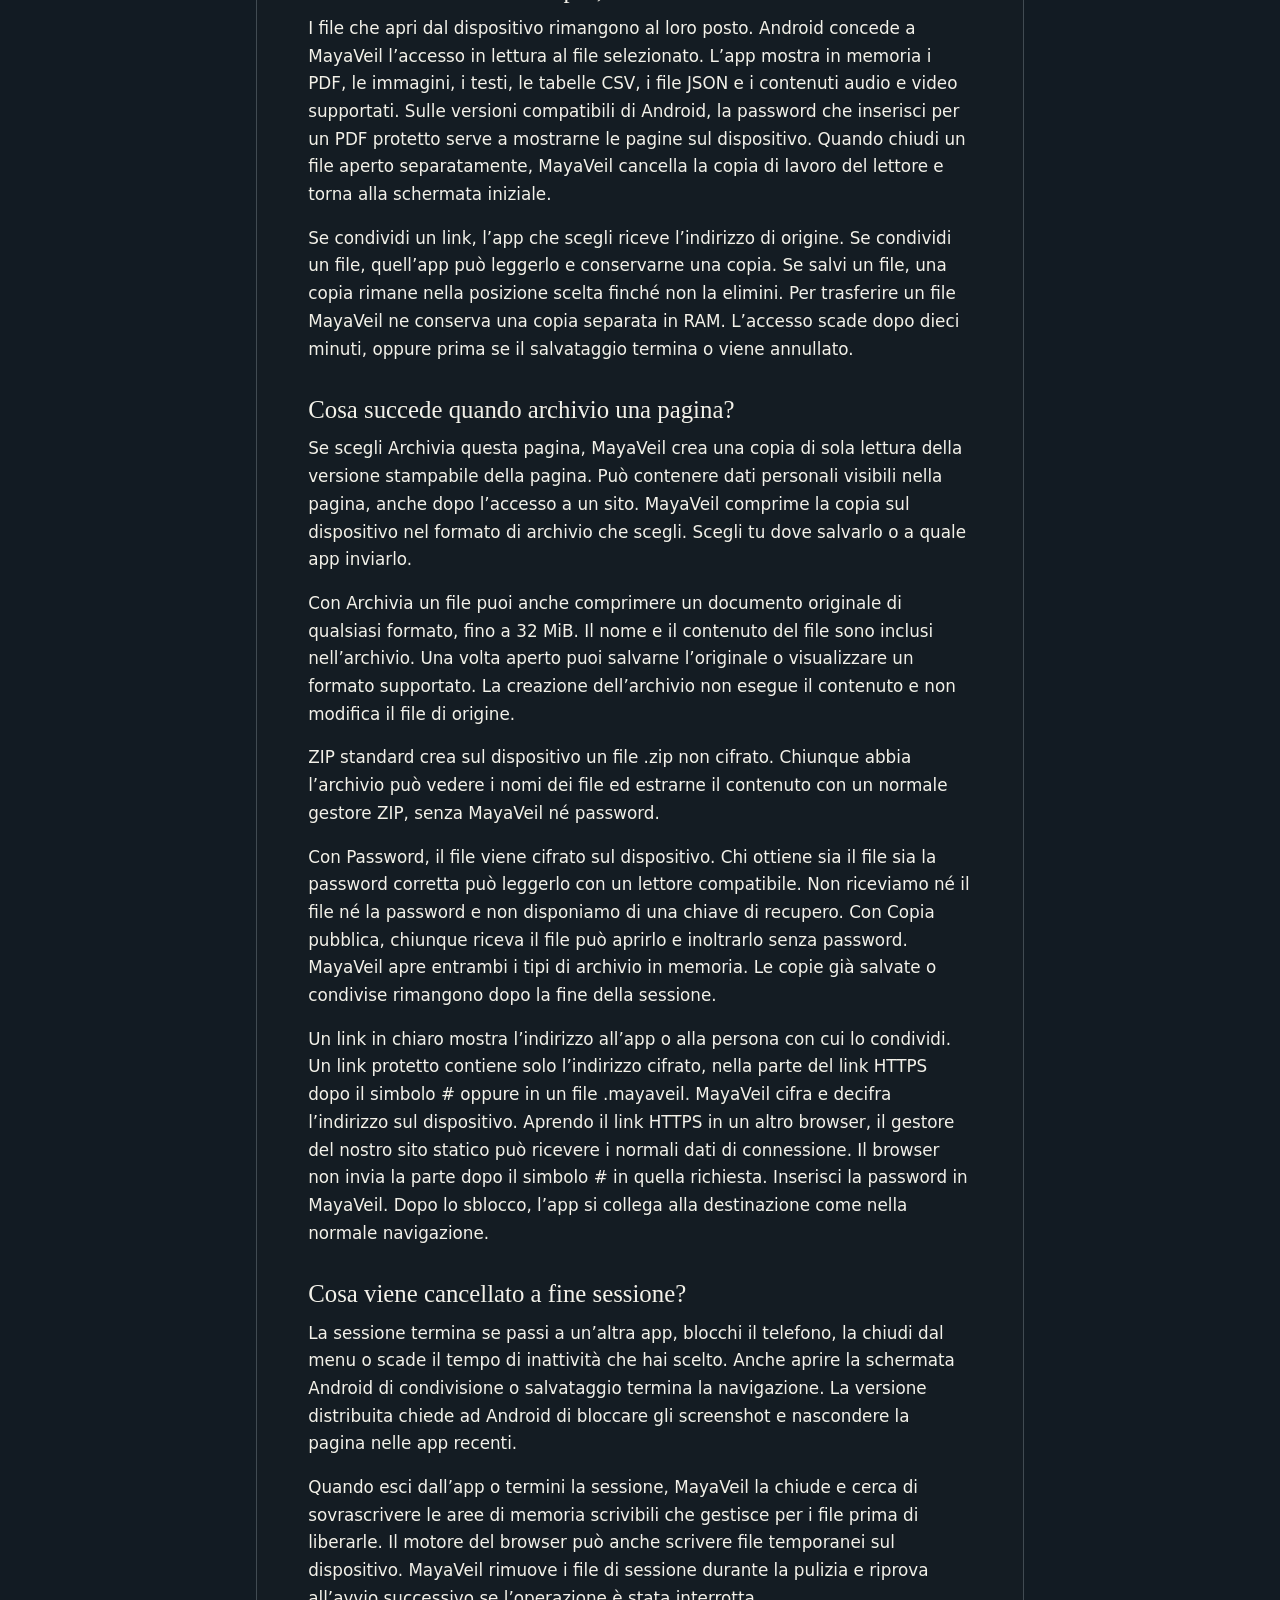
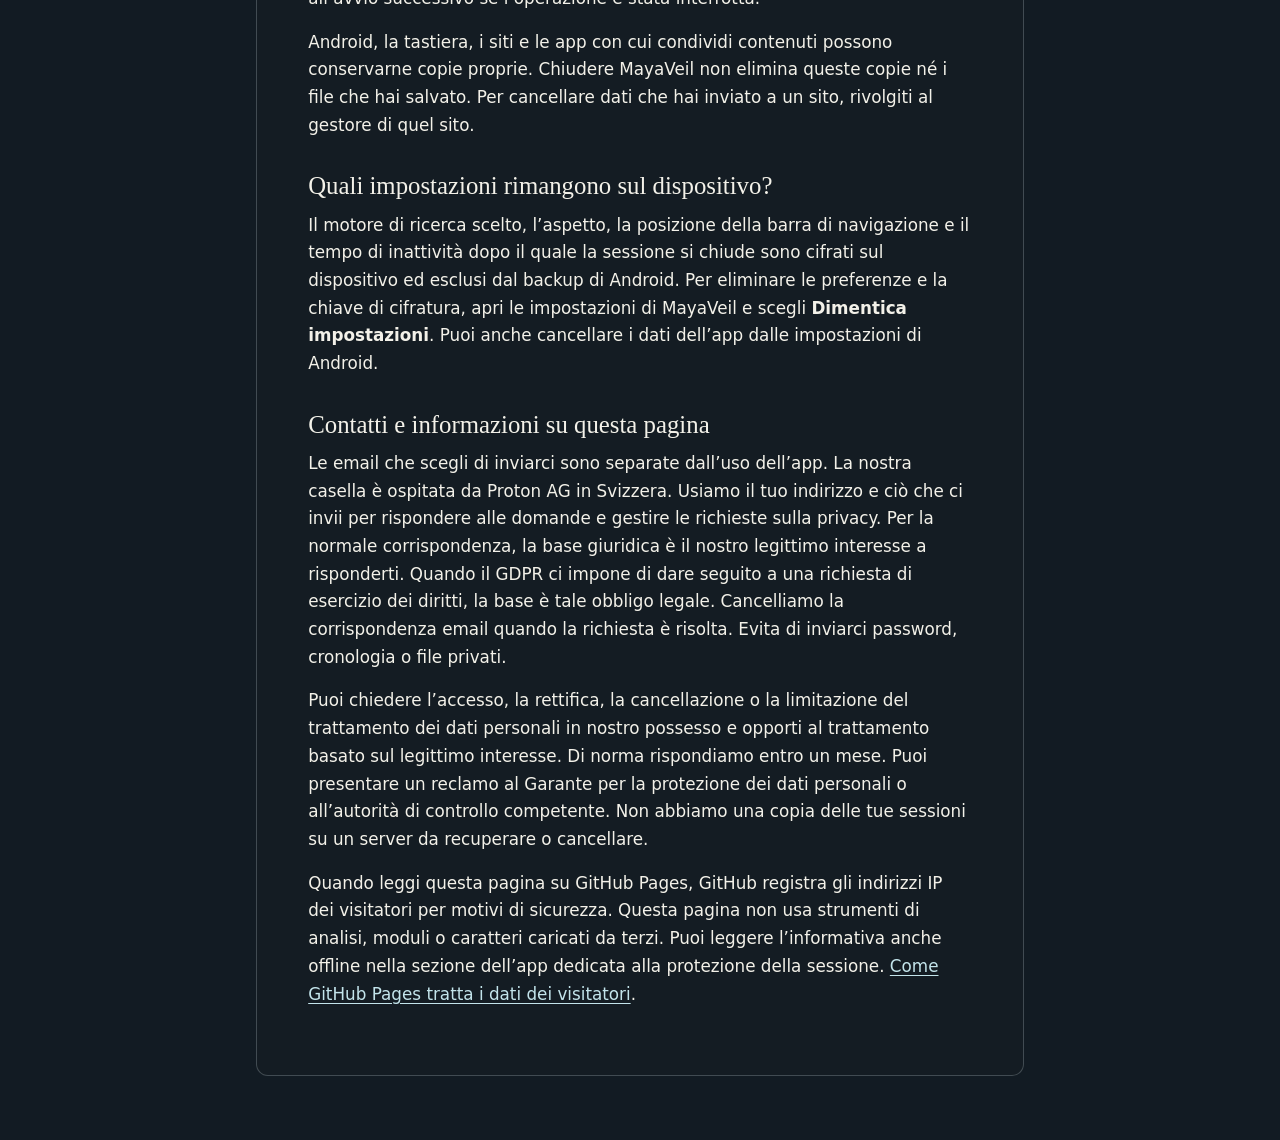
==== commit 82541091: "Publish the final privacy policy and name the .mayaveil link file Drop the Draft/Bozza label and the" ====
--- a/it.html
+++ b/it.html
@@ -29,7 +29,7 @@
     </button>
   </nav>
   <header>
-    <p class="meta">Bozza · MayaVeil Basic per Android · Versione 1.0.29 · Aggiornata il 24 novembre 2026</p>
+    <p class="meta">MayaVeil Basic per Android · Aggiornata il 26 novembre 2026</p>
     <h1>Informativa sulla privacy di MayaVeil</h1>
     <p>Schopenhauer’s Lab non gestisce alcun server per MayaVeil. L’app non ci invia cronologia, ricerche, contenuti delle pagine, file, password o impostazioni. Non tracciamo come usi l’app. MayaVeil elabora le pagine e i file sul tuo dispositivo. Una copia che scegli di salvare o condividere può rimanere dopo la sessione.</p>
   </header>
@@ -63,7 +63,7 @@
     <p>Con Archivia un file puoi anche comprimere un documento originale di qualsiasi formato, fino a 32 MiB. Il nome e il contenuto del file sono inclusi nell’archivio. Una volta aperto puoi salvarne l’originale o visualizzare un formato supportato. La creazione dell’archivio non esegue il contenuto e non modifica il file di origine.</p>
     <p>ZIP standard crea sul dispositivo un file .zip non cifrato. Chiunque abbia l’archivio può vedere i nomi dei file ed estrarne il contenuto con un normale gestore ZIP, senza MayaVeil né password.</p>
     <p>Con Password, il file viene cifrato sul dispositivo. Chi ottiene sia il file sia la password corretta può leggerlo con un lettore compatibile. Non riceviamo né il file né la password e non disponiamo di una chiave di recupero. Con Copia pubblica, chiunque riceva il file può aprirlo e inoltrarlo senza password. MayaVeil apre entrambi i tipi di archivio in memoria. Le copie già salvate o condivise rimangono dopo la fine della sessione.</p>
-    <p>Un link in chiaro mostra l’indirizzo all’app o alla persona con cui lo condividi. Un link protetto contiene solo l’indirizzo cifrato, nella parte del link HTTPS dopo il simbolo # oppure in un file .maya. MayaVeil cifra e decifra l’indirizzo sul dispositivo. Aprendo il link HTTPS in un altro browser, il gestore del nostro sito statico può ricevere i normali dati di connessione. Il browser non invia la parte dopo il simbolo # in quella richiesta. Inserisci la password in MayaVeil. Dopo lo sblocco, l’app si collega alla destinazione come nella normale navigazione.</p>
+    <p>Un link in chiaro mostra l’indirizzo all’app o alla persona con cui lo condividi. Un link protetto contiene solo l’indirizzo cifrato, nella parte del link HTTPS dopo il simbolo # oppure in un file .mayaveil. MayaVeil cifra e decifra l’indirizzo sul dispositivo. Aprendo il link HTTPS in un altro browser, il gestore del nostro sito statico può ricevere i normali dati di connessione. Il browser non invia la parte dopo il simbolo # in quella richiesta. Inserisci la password in MayaVeil. Dopo lo sblocco, l’app si collega alla destinazione come nella normale navigazione.</p>
   </section>
   <section>
     <h2>Cosa viene cancellato a fine sessione?</h2>
